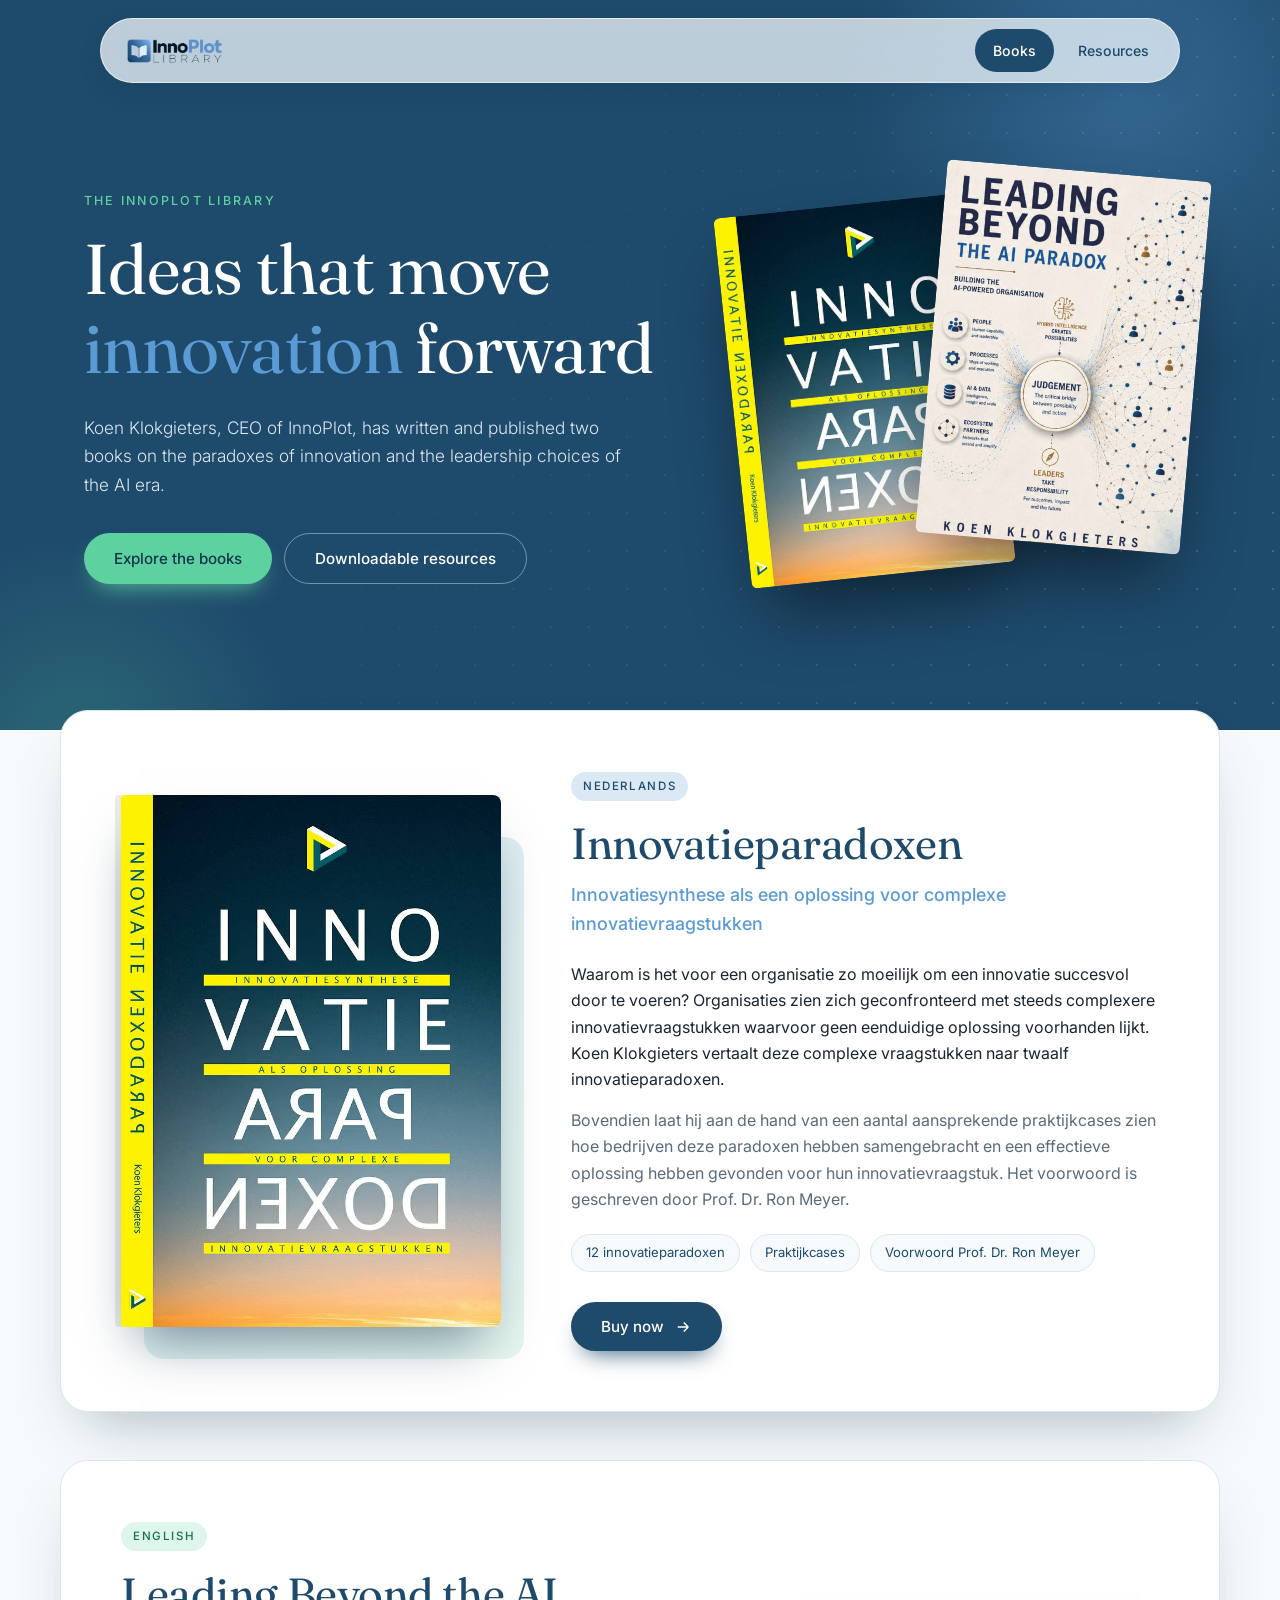
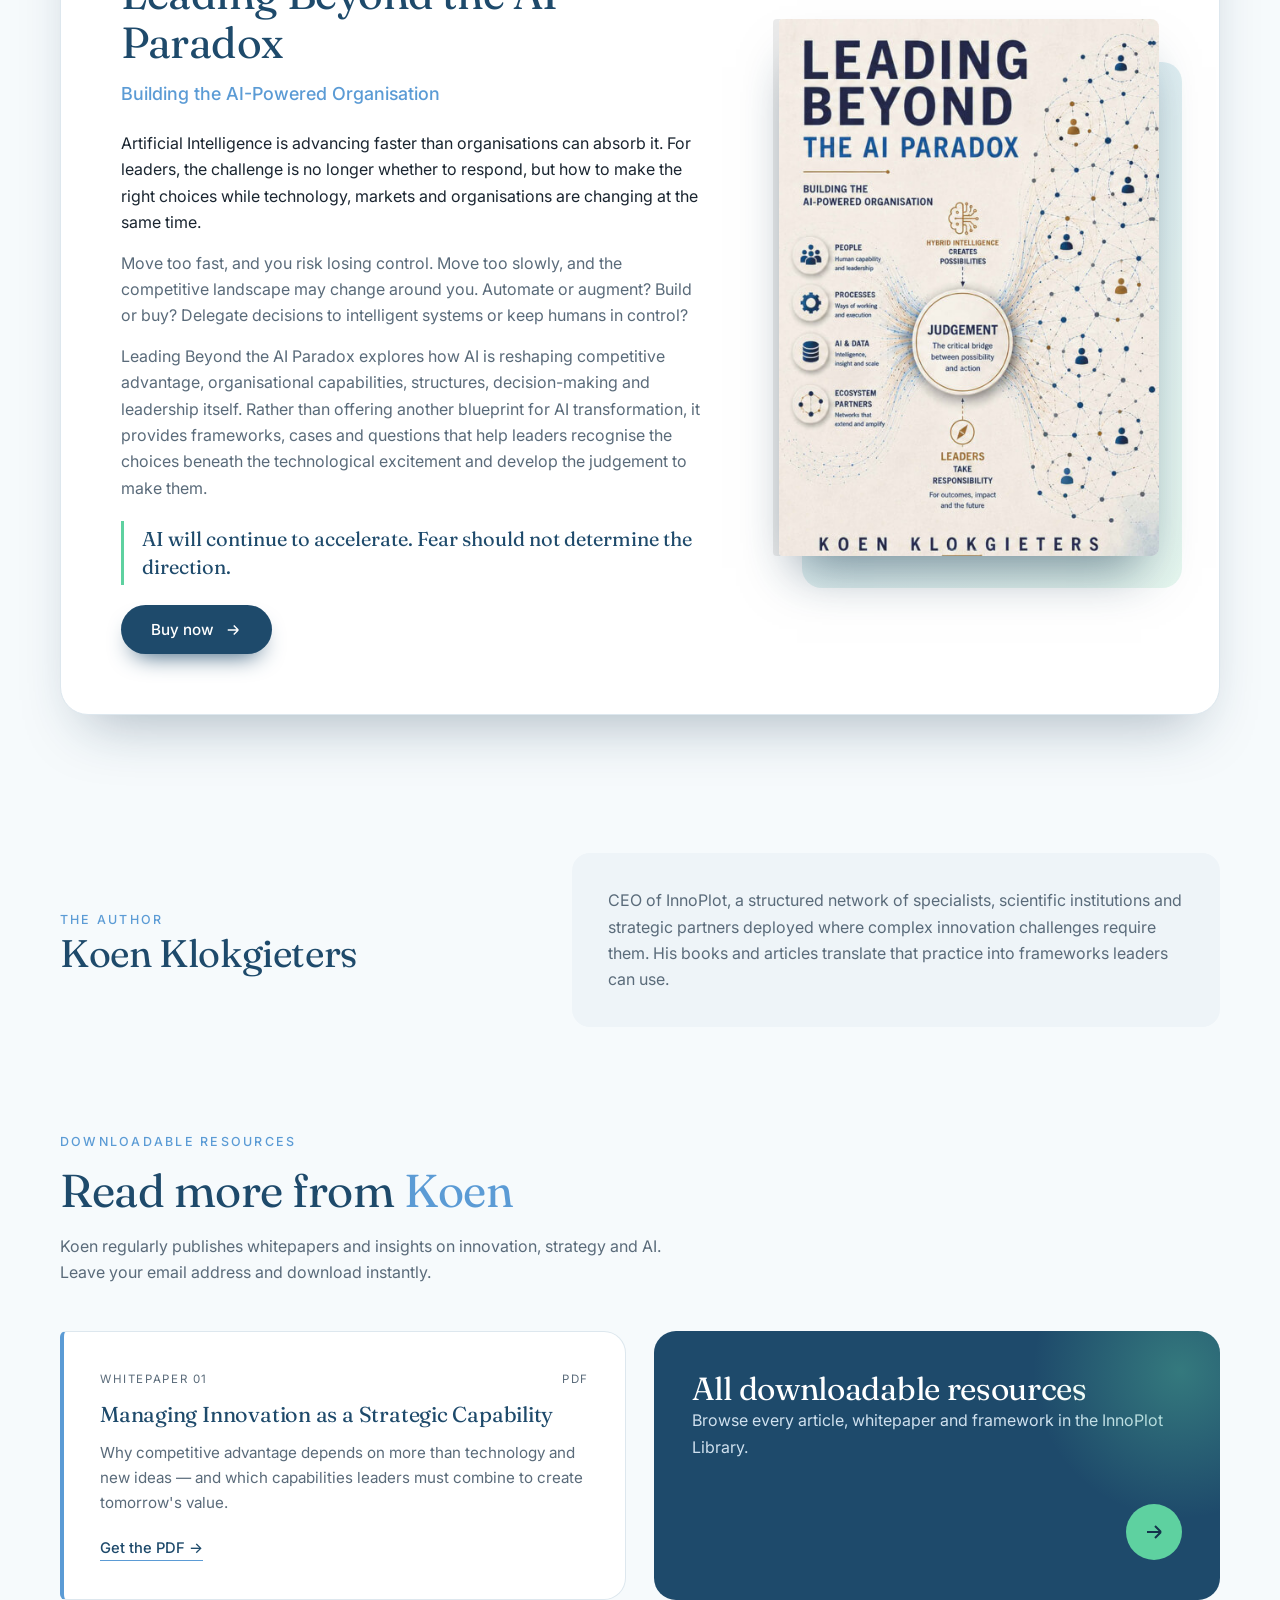
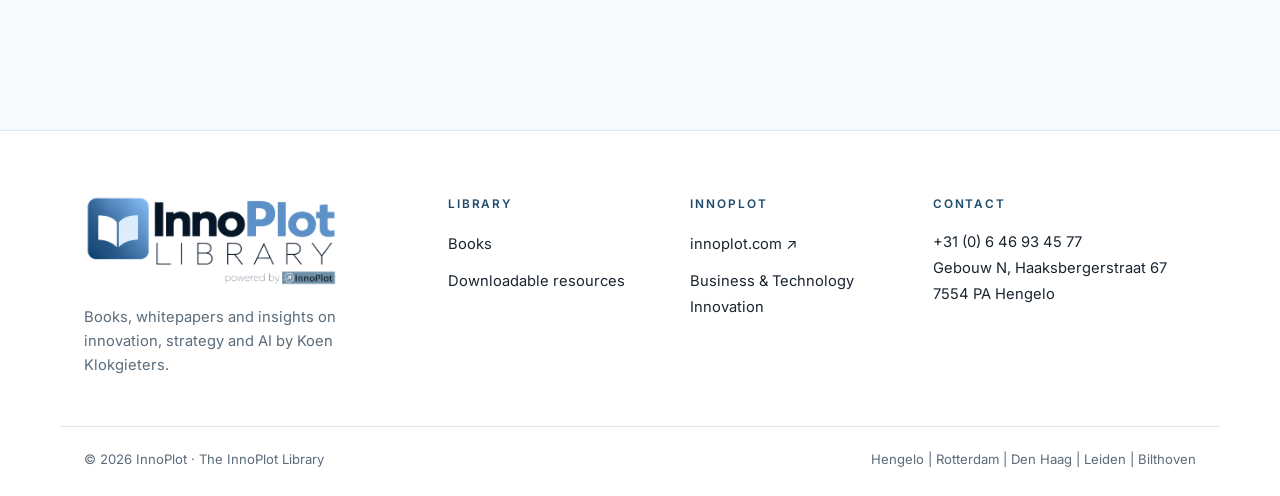
==== index.html @ 43f3e524 "Link to the bare domain instead of index.html Co-Authored-By: Claude Sonnet 5 <noreply@anthropic.com" ====
<!doctype html>
<html lang="en">
<head>
<meta charset="utf-8">
<meta name="viewport" content="width=device-width, initial-scale=1">
<title>Books | InnoPlot Library</title>
<meta name="description" content="The InnoPlot Library: books by Koen Klokgieters, CEO of InnoPlot, including Innovatieparadoxen and Leading Beyond the AI Paradox.">
<link rel="preconnect" href="https://fonts.googleapis.com">
<link rel="preconnect" href="https://fonts.gstatic.com" crossorigin>
<link href="https://fonts.googleapis.com/css2?family=Inter:wght@300;400;500;600&family=Fraunces:opsz,wght@9..144,300;9..144,400;9..144,500&display=swap" rel="stylesheet">
<link rel="stylesheet" href="library.css">
<style>
.hero .wrap{display:grid;grid-template-columns:1.1fr .9fr;gap:60px;align-items:center}
.hero-covers{position:relative;height:430px}
.hero-covers img{position:absolute;border-radius:6px;box-shadow:0 40px 70px -20px rgba(0,0,0,.55)}
.hero-covers .c1{width:56%;left:2%;top:34px;transform:rotate(-6deg)}
.hero-covers .c2{width:56%;right:0;top:0;transform:rotate(5deg)}
.hero-cta{display:flex;gap:12px;flex-wrap:wrap;margin-top:34px}

/* BOOKS */
.books{padding:40px 0 20px;margin-top:-60px;position:relative;z-index:2}
.book{display:grid;grid-template-columns:380px 1fr;gap:70px;align-items:center;background:var(--card);border-radius:28px;padding:60px;box-shadow:var(--shadow);margin-bottom:48px;border:1px solid var(--line)}
.book.reverse{grid-template-columns:1fr 380px}
.book.reverse .cover{order:2}
.cover{position:relative;perspective:1200px}
.cover::before{content:"";position:absolute;inset:8% -6% -6% 6%;border-radius:20px;background:linear-gradient(135deg,var(--blue-soft),#e6f7ef);z-index:0}
.cover img{position:relative;z-index:1;width:100%;border-radius:4px 8px 8px 4px;box-shadow:-6px 0 0 rgba(0,0,0,.08),0 30px 50px -18px rgba(20,52,76,.55);transition:transform .5s ease}
.book:hover .cover img{transform:rotateY(-8deg) translateY(-6px)}
.lang{display:inline-block;font-size:.72rem;letter-spacing:.14em;text-transform:uppercase;font-weight:500;padding:5px 12px;border-radius:99px;background:var(--blue-soft);color:var(--navy);margin-bottom:18px}
.lang.en{background:#dff6ec;color:#17704e}
.book h2{font-size:clamp(2rem,3.4vw,2.9rem);color:var(--navy)}
.book .sub{margin:12px 0 22px;font-size:1.12rem;color:var(--blue);font-weight:500}
.book p{color:var(--muted);margin-bottom:14px}
.book p.lead{color:var(--ink)}
.facts{display:flex;flex-wrap:wrap;gap:10px;margin:22px 0 30px}
.facts span{font-size:.82rem;padding:7px 14px;border:1px solid var(--line);border-radius:99px;color:var(--navy);background:var(--bg)}
.quote{border-left:3px solid var(--mint);padding:4px 0 4px 18px;margin:20px 0;font-family:'Fraunces',serif;font-size:1.25rem;color:var(--navy);line-height:1.4}

/* AUTHOR */
.author{padding:70px 0 30px}
.author-card{display:grid;grid-template-columns:1fr 1.4fr;gap:50px;align-items:center}
.author h2{font-size:clamp(1.9rem,3vw,2.6rem);color:var(--navy)}
.author-card div:last-child{background:#eef4f8;border-radius:var(--radius);padding:34px 36px;color:var(--muted)}

/* RESOURCES TEASER */
.teaser{padding:70px 0 110px}
.teaser-grid{display:grid;grid-template-columns:1fr 1fr;gap:28px;align-items:stretch}
.teaser .art{border-radius:6px 22px 22px 6px;padding:38px 36px}
.go{position:relative;overflow:hidden;background:var(--navy);color:#fff;border-radius:22px;padding:40px 38px;display:flex;flex-direction:column;justify-content:space-between;gap:26px;text-decoration:none;transition:.3s}
.go::after{content:"";position:absolute;width:320px;height:320px;right:-120px;top:-120px;background:radial-gradient(circle,rgba(94,209,160,.35),transparent 65%)}
.go:hover{transform:translateY(-6px);box-shadow:var(--shadow)}
.go h3{font-size:2rem;position:relative}
.go p{color:#cfe0ee;position:relative}
.go .arrow{width:56px;height:56px;border-radius:50%;background:var(--mint);color:var(--navy-deep);display:grid;place-items:center;align-self:flex-end;transition:.3s;position:relative}
.go:hover .arrow{transform:rotate(-45deg)}
.go .arrow svg{width:24px;height:24px}

@media(max-width:980px){
  .hero .wrap,.author-card,.teaser-grid{grid-template-columns:1fr}
  .hero-covers{height:380px;max-width:460px;margin:0 auto;width:100%}
  .book,.book.reverse{grid-template-columns:1fr;padding:34px 26px;gap:40px}
  .book.reverse .cover{order:0}
  .cover{max-width:300px;margin:0 auto;width:100%}
}
</style>
</head>
<body>

<nav class="nav">
  <a class="logo" href="/"><img src="assets/innoplot-library-logo-nav.png" alt="InnoPlot Library"></a>
  <ul>
    <li><a href="/" aria-current="page">Books</a></li>
    <li><a href="resources.html">Resources</a></li>
  </ul>
</nav>

<header class="hero">
  <div class="net"></div>
  <div class="wrap">
    <div>
      <span class="eyebrow">The InnoPlot Library</span>
      <h1>Ideas that move <em>innovation</em> forward</h1>
      <p>Koen Klokgieters, CEO of InnoPlot, has written and published two books on the paradoxes of innovation and the leadership choices of the AI era.</p>
      <div class="hero-cta">
        <a class="btn mint" href="#books">Explore the books</a>
        <a class="btn ghost" href="resources.html">Downloadable resources</a>
      </div>
    </div>
    <div class="hero-covers" aria-hidden="true">
      <img class="c1" src="assets/innovatieparadoxen.png" alt="">
      <img class="c2" src="assets/leading-beyond-the-ai-paradox.jpg" alt="">
    </div>
  </div>
</header>

<main>
<section class="books wrap" id="books">

  <article class="book">
    <div class="cover">
      <img src="assets/innovatieparadoxen.png" alt="Cover of Innovatieparadoxen by Koen Klokgieters">
    </div>
    <div>
      <span class="lang">Nederlands</span>
      <h2>Innovatieparadoxen</h2>
      <p class="sub">Innovatiesynthese als een oplossing voor complexe innovatievraagstukken</p>
      <p class="lead">Waarom is het voor een organisatie zo moeilijk om een innovatie succesvol door te voeren? Organisaties zien zich geconfronteerd met steeds complexere innovatievraagstukken waarvoor geen eenduidige oplossing voorhanden lijkt. Koen Klokgieters vertaalt deze complexe vraagstukken naar twaalf innovatieparadoxen.</p>
      <p>Bovendien laat hij aan de hand van een aantal aansprekende praktijkcases zien hoe bedrijven deze paradoxen hebben samengebracht en een effectieve oplossing hebben gevonden voor hun innovatievraagstuk. Het voorwoord is geschreven door Prof. Dr. Ron Meyer.</p>
      <div class="facts"><span>12 innovatieparadoxen</span><span>Praktijkcases</span><span>Voorwoord Prof. Dr. Ron Meyer</span></div>
      <button class="btn" type="button" data-buy="Innovatieparadoxen" data-href="https://buy.stripe.com/4gMdR93X14jVgY2h2b3wQ00">Buy now
        <svg viewBox="0 0 24 24" fill="none" stroke="currentColor" stroke-width="2"><path d="M5 12h14m0 0l-6-6m6 6l-6 6"/></svg>
      </button>
    </div>
  </article>

  <article class="book reverse">
    <div class="cover">
      <img src="assets/leading-beyond-the-ai-paradox.jpg" alt="Cover of Leading Beyond the AI Paradox by Koen Klokgieters">
    </div>
    <div>
      <span class="lang en">English</span>
      <h2>Leading Beyond the AI Paradox</h2>
      <p class="sub">Building the AI-Powered Organisation</p>
      <p class="lead">Artificial Intelligence is advancing faster than organisations can absorb it. For leaders, the challenge is no longer whether to respond, but how to make the right choices while technology, markets and organisations are changing at the same time.</p>
      <p>Move too fast, and you risk losing control. Move too slowly, and the competitive landscape may change around you. Automate or augment? Build or buy? Delegate decisions to intelligent systems or keep humans in control?</p>
      <p>Leading Beyond the AI Paradox explores how AI is reshaping competitive advantage, organisational capabilities, structures, decision-making and leadership itself. Rather than offering another blueprint for AI transformation, it provides frameworks, cases and questions that help leaders recognise the choices beneath the technological excitement and develop the judgement to make them.</p>
      <div class="quote">AI will continue to accelerate. Fear should not determine the direction.</div>
      <button class="btn" type="button" data-buy="Leading Beyond the AI Paradox" data-href="https://buy.stripe.com/fZu3cvdxB6s3gY2fY73wQ01">Buy now
        <svg viewBox="0 0 24 24" fill="none" stroke="currentColor" stroke-width="2"><path d="M5 12h14m0 0l-6-6m6 6l-6 6"/></svg>
      </button>
    </div>
  </article>
</section>

<section class="author wrap">
  <div class="author-card">
    <div>
      <span class="eyebrow">The author</span>
      <h2>Koen Klokgieters</h2>
    </div>
    <div>CEO of InnoPlot, a structured network of specialists, scientific institutions and strategic partners deployed where complex innovation challenges require them. His books and articles translate that practice into frameworks leaders can use.</div>
  </div>
</section>

<section class="teaser wrap">
  <div class="sec-head">
    <span class="eyebrow">Downloadable resources</span>
    <h2>Read more from <em>Koen</em></h2>
    <p>Koen regularly publishes whitepapers and insights on innovation, strategy and AI. Leave your email address and download instantly.</p>
  </div>
  <div class="teaser-grid">
    <article class="art">
      <div class="tag"><span>Whitepaper 01</span><span>PDF</span></div>
      <h3>Managing Innovation as a Strategic Capability</h3>
      <p>Why competitive advantage depends on more than technology and new ideas — and which capabilities leaders must combine to create tomorrow's value.</p>
      <button class="link" type="button" data-doc="Managing Innovation as a Strategic Capability" data-file="assets/whitepapers/InnoPlot_Whitepaper_01_Managing_Innovation.pdf">Get the PDF →</button>
    </article>
    <a class="go" href="resources.html">
      <div>
        <h3>All downloadable resources</h3>
        <p>Browse every article, whitepaper and framework in the InnoPlot Library.</p>
      </div>
      <span class="arrow"><svg viewBox="0 0 24 24" fill="none" stroke="currentColor" stroke-width="2"><path d="M5 12h14m0 0l-6-6m6 6l-6 6"/></svg></span>
    </a>
  </div>
</section>
</main>

<footer class="site-foot">
  <div class="wrap foot-grid">
    <div class="foot-brand">
      <img src="assets/innoplot-library-logo.png" alt="InnoPlot Library">
      <p>Books, whitepapers and insights on innovation, strategy and AI by Koen Klokgieters.</p>
    </div>
    <div>
      <h4>Library</h4>
      <ul>
        <li><a href="/">Books</a></li>
        <li><a href="resources.html">Downloadable resources</a></li>
      </ul>
    </div>
    <div>
      <h4>InnoPlot</h4>
      <ul>
        <li><a href="https://innoplot.com" target="_blank" rel="noopener">innoplot.com ↗</a></li>
        <li><a href="https://innoplot.com" target="_blank" rel="noopener">Business &amp; Technology Innovation</a></li>
      </ul>
    </div>
    <div>
      <h4>Contact</h4>
      <address>
        <!-- TODO: add the contact email address once confirmed -->
        <a href="tel:+31646934577">+31 (0) 6 46 93 45 77</a><br>
        Gebouw N, Haaksbergerstraat 67<br>
        7554 PA Hengelo
      </address>
    </div>
  </div>
  <div class="wrap foot-bottom">
    <span>© 2026 InnoPlot · The InnoPlot Library</span>
    <span>Hengelo | Rotterdam | Den Haag | Leiden | Bilthoven</span>
  </div>
</footer>

<div class="modal" id="modal" role="dialog" aria-modal="true" aria-labelledby="mtitle">
  <div class="dialog" id="dialog">
    <button class="close" type="button" aria-label="Close" id="close">×</button>
    <div class="intro">
      <span class="eyebrow">Free download</span>
      <h3 id="mtitle">Get the PDF</h3>
      <p>Enter your email address to unlock <span class="doc" id="docname"></span>. Your download will start right away.</p>
    </div>
    <form id="form">
      <div class="field"><label for="email">Email address</label>
        <input id="email" type="email" required placeholder="you@company.com" autocomplete="email"></div>
      <label class="consent"><input type="checkbox" required> I agree that InnoPlot may email me this document.</label>
      <button class="btn mint" type="submit">Send me the PDF</button>
    </form>
    <div class="ok">
      <div class="tick">✓</div>
      <h3>You're all set</h3>
      <p>Your download has started. We've saved <strong id="sentto"></strong> so we can let you know about new resources.</p>
    </div>
  </div>
</div>
<div class="toast" id="toast"></div>
<script src="config.js"></script>
<script src="library.js"></script>
</body>
</html>
---- library.css ----
/* InnoPlot Library: shared styles for the books and resources pages */
:root{
  --navy:#1e4a6b;--navy-deep:#14344c;--blue:#5b9bd5;--blue-soft:#dbe9f5;--mint:#5ed1a0;--gold:#e2b93b;
  --ink:#1a2530;--muted:#5a6b7a;--bg:#f6fafc;--card:#fff;--line:#dde7ee;--radius:18px;
  --shadow:0 30px 60px -25px rgba(20,52,76,.35);
}
*{box-sizing:border-box;margin:0;padding:0}
html{scroll-behavior:smooth}
body{font-family:'Inter',system-ui,sans-serif;color:var(--ink);background:var(--bg);line-height:1.65;-webkit-font-smoothing:antialiased}
img{max-width:100%;display:block}
.wrap{max-width:1160px;margin:0 auto;padding:0 24px}
.eyebrow{font-size:.78rem;letter-spacing:.18em;text-transform:uppercase;font-weight:500;color:var(--blue)}
h1,h2,h3{font-family:'Fraunces',Georgia,serif;font-weight:400;line-height:1.12;letter-spacing:-.01em}
h1 em,h2 em{font-style:normal;color:var(--blue)}

/* NAV */
.nav{position:fixed;top:18px;left:50%;transform:translateX(-50%);z-index:40;width:min(1080px,calc(100% - 32px));
  display:flex;align-items:center;justify-content:space-between;gap:20px;padding:10px 12px 10px 26px;border-radius:99px;
  background:rgba(255,255,255,.72);backdrop-filter:blur(16px) saturate(1.4);-webkit-backdrop-filter:blur(16px) saturate(1.4);
  border:1px solid rgba(255,255,255,.6);box-shadow:0 10px 30px -12px rgba(20,52,76,.35)}
.logo{display:flex;align-items:center;font-weight:600;font-size:1.1rem;color:var(--navy);text-decoration:none;letter-spacing:-.01em;white-space:nowrap}
.logo span{color:var(--blue)}
.logo small{font-weight:400;color:var(--muted);margin-left:8px;padding-left:10px;border-left:1px solid var(--line);font-size:.95rem}
.logo img{height:24px;width:auto;display:block}

.nav ul{display:flex;gap:6px;list-style:none}
.nav ul a{display:block;text-decoration:none;font-size:.88rem;color:var(--navy);font-weight:500;padding:10px 18px;border-radius:99px;transition:.25s;white-space:nowrap}
.nav ul a:hover{background:var(--blue-soft)}
.nav ul a[aria-current="page"]{background:var(--navy);color:#fff}

/* HERO */
.hero{position:relative;background:var(--navy);color:#fff;overflow:hidden;padding:170px 0 130px}
.hero::before,.hero::after{content:"";position:absolute;border-radius:50%}
.hero::before{width:620px;height:620px;right:-160px;top:-220px;background:radial-gradient(circle,rgba(91,155,213,.35),transparent 65%)}
.hero::after{width:480px;height:480px;left:-160px;bottom:-260px;background:radial-gradient(circle,rgba(94,209,160,.22),transparent 65%)}
.hero .net{position:absolute;inset:0;opacity:.18;background-image:radial-gradient(#fff 1.2px,transparent 1.3px);background-size:38px 38px;mask-image:linear-gradient(120deg,transparent 30%,#000 100%);-webkit-mask-image:linear-gradient(120deg,transparent 30%,#000 100%)}
.hero .wrap{position:relative;z-index:1}
.hero h1{font-size:clamp(2.6rem,5.5vw,4.6rem);margin:18px 0 26px}
.hero p{max-width:540px;color:#dbe7f1;font-size:1.08rem;font-weight:300}
.hero .eyebrow{color:var(--mint)}

/* BUTTONS */
.btn{display:inline-flex;align-items:center;gap:10px;font:500 .95rem 'Inter',sans-serif;border:0;cursor:pointer;text-decoration:none;padding:15px 30px;border-radius:99px;background:var(--navy);color:#fff;transition:.25s;box-shadow:0 12px 24px -12px var(--navy)}
.btn:hover{background:var(--blue);transform:translateY(-2px)}
.btn.mint{background:var(--mint);color:var(--navy-deep);box-shadow:0 12px 24px -12px var(--mint)}
.btn.mint:hover{background:#7fe0b8}
.btn.ghost{background:transparent;color:#fff;border:1px solid rgba(255,255,255,.4);box-shadow:none}
.btn.ghost:hover{background:rgba(255,255,255,.12)}
.btn svg{width:18px;height:18px}

/* SECTION HEADINGS */
.sec-head{max-width:640px;margin-bottom:46px}
.sec-head h2{font-size:clamp(2rem,3.6vw,3rem);color:var(--navy);margin:12px 0 16px}
.sec-head p{color:var(--muted)}

/* RESOURCE CARDS */
.grid{display:grid;grid-template-columns:repeat(3,1fr);gap:24px}
.art{background:var(--card);border:1px solid var(--line);border-left:4px solid var(--blue);border-radius:6px 14px 14px 6px;padding:30px 28px;display:flex;flex-direction:column;transition:.3s}
.art.c2{border-left-color:var(--mint)}
.art.c3{border-left-color:var(--gold)}
.art:hover{transform:translateY(-6px);box-shadow:var(--shadow)}
.tag{font-size:.72rem;letter-spacing:.14em;text-transform:uppercase;color:var(--muted);margin-bottom:14px;display:flex;justify-content:space-between}
.art h3{font-size:1.35rem;color:var(--navy);margin-bottom:12px}
.art p{color:var(--muted);font-size:.95rem;margin-bottom:24px;flex:1}
.link{background:none;border:0;cursor:pointer;font:500 .92rem 'Inter',sans-serif;color:var(--navy);display:inline-flex;gap:8px;align-items:center;padding:0 0 3px;border-bottom:1px solid var(--blue);align-self:flex-start}
.link:hover{color:var(--blue)}

/* DOWNLOAD MODAL */
.modal{position:fixed;inset:0;background:rgba(14,34,50,.65);backdrop-filter:blur(6px);display:none;align-items:center;justify-content:center;padding:20px;z-index:50}
.modal.open{display:flex;animation:fade .25s}
@keyframes fade{from{opacity:0}}
.dialog{background:#fff;border-radius:24px;max-width:480px;width:100%;padding:44px 40px;position:relative;box-shadow:0 40px 80px -20px rgba(0,0,0,.5)}
.dialog h3{font-size:1.7rem;color:var(--navy);margin:10px 0 8px}
.dialog p{color:var(--muted);font-size:.95rem;margin-bottom:22px}
.dialog .doc{font-weight:500;color:var(--navy)}
.close{position:absolute;top:16px;right:18px;background:none;border:0;font-size:1.6rem;cursor:pointer;color:var(--muted)}
.field{display:flex;flex-direction:column;gap:6px;margin-bottom:16px}
.field label{font-size:.82rem;font-weight:500;color:var(--navy)}
.field input{font:inherit;padding:14px 16px;border:1px solid var(--line);border-radius:12px;background:var(--bg)}
.field input:focus{outline:2px solid var(--blue);border-color:transparent;background:#fff}
.consent{display:flex;gap:10px;font-size:.8rem;color:var(--muted);margin-bottom:22px;align-items:flex-start}
.consent input{margin-top:4px;accent-color:var(--navy)}
.dialog .btn{width:100%;justify-content:center}
.ok{display:none;text-align:center;padding:10px 0}
.ok .tick{width:60px;height:60px;border-radius:50%;background:#dff6ec;color:#17704e;display:grid;place-items:center;margin:0 auto 18px;font-size:1.8rem}
.dialog.sent form,.dialog.sent .intro{display:none}
.dialog.sent .ok{display:block}

/* FOOTER */
.site-foot{background:#fff;border-top:1px solid var(--line);margin-top:20px}
.foot-grid{display:grid;grid-template-columns:1.6fr 1fr 1fr 1.3fr;gap:40px;padding-top:64px;padding-bottom:48px}
.foot-brand img{height:92px;width:auto;margin-bottom:18px}
.foot-brand p{color:var(--muted);font-size:.92rem;max-width:300px}
.site-foot h4{font-size:.74rem;letter-spacing:.16em;text-transform:uppercase;font-weight:600;color:var(--navy);margin-bottom:16px}
.site-foot ul{list-style:none;display:grid;gap:10px}
.site-foot a{color:var(--ink);text-decoration:none;font-size:.92rem;transition:color .2s}
.site-foot a:hover{color:var(--blue)}
.site-foot address{font-style:normal;font-size:.92rem;line-height:1.75;color:var(--ink)}
.site-foot address a{display:inline-block}
.foot-bottom{display:flex;flex-wrap:wrap;justify-content:space-between;gap:10px;padding-top:22px;padding-bottom:26px;border-top:1px solid var(--line);font-size:.82rem;color:var(--muted)}
@media(max-width:980px){.foot-grid{grid-template-columns:1fr 1fr}.foot-brand{grid-column:1/-1}}
@media(max-width:640px){.foot-grid{grid-template-columns:1fr;gap:30px;padding-top:48px}.foot-brand img{height:72px}}

.toast{position:fixed;left:50%;bottom:30px;transform:translate(-50%,40px);background:var(--navy-deep);color:#fff;padding:14px 24px;border-radius:99px;font-size:.9rem;opacity:0;pointer-events:none;transition:.35s;z-index:60}
.toast.show{opacity:1;transform:translate(-50%,0)}

@media(max-width:980px){.grid{grid-template-columns:1fr 1fr}}
@media(max-width:640px){
  .grid{grid-template-columns:1fr}
  .logo small{display:none}
  .nav{padding-left:18px}
  .nav ul a{padding:9px 12px;font-size:.8rem}
  .hero{padding:140px 0 110px}
  .dialog{padding:36px 24px}
}
@media(prefers-reduced-motion:reduce){*{transition:none!important;animation:none!important}}
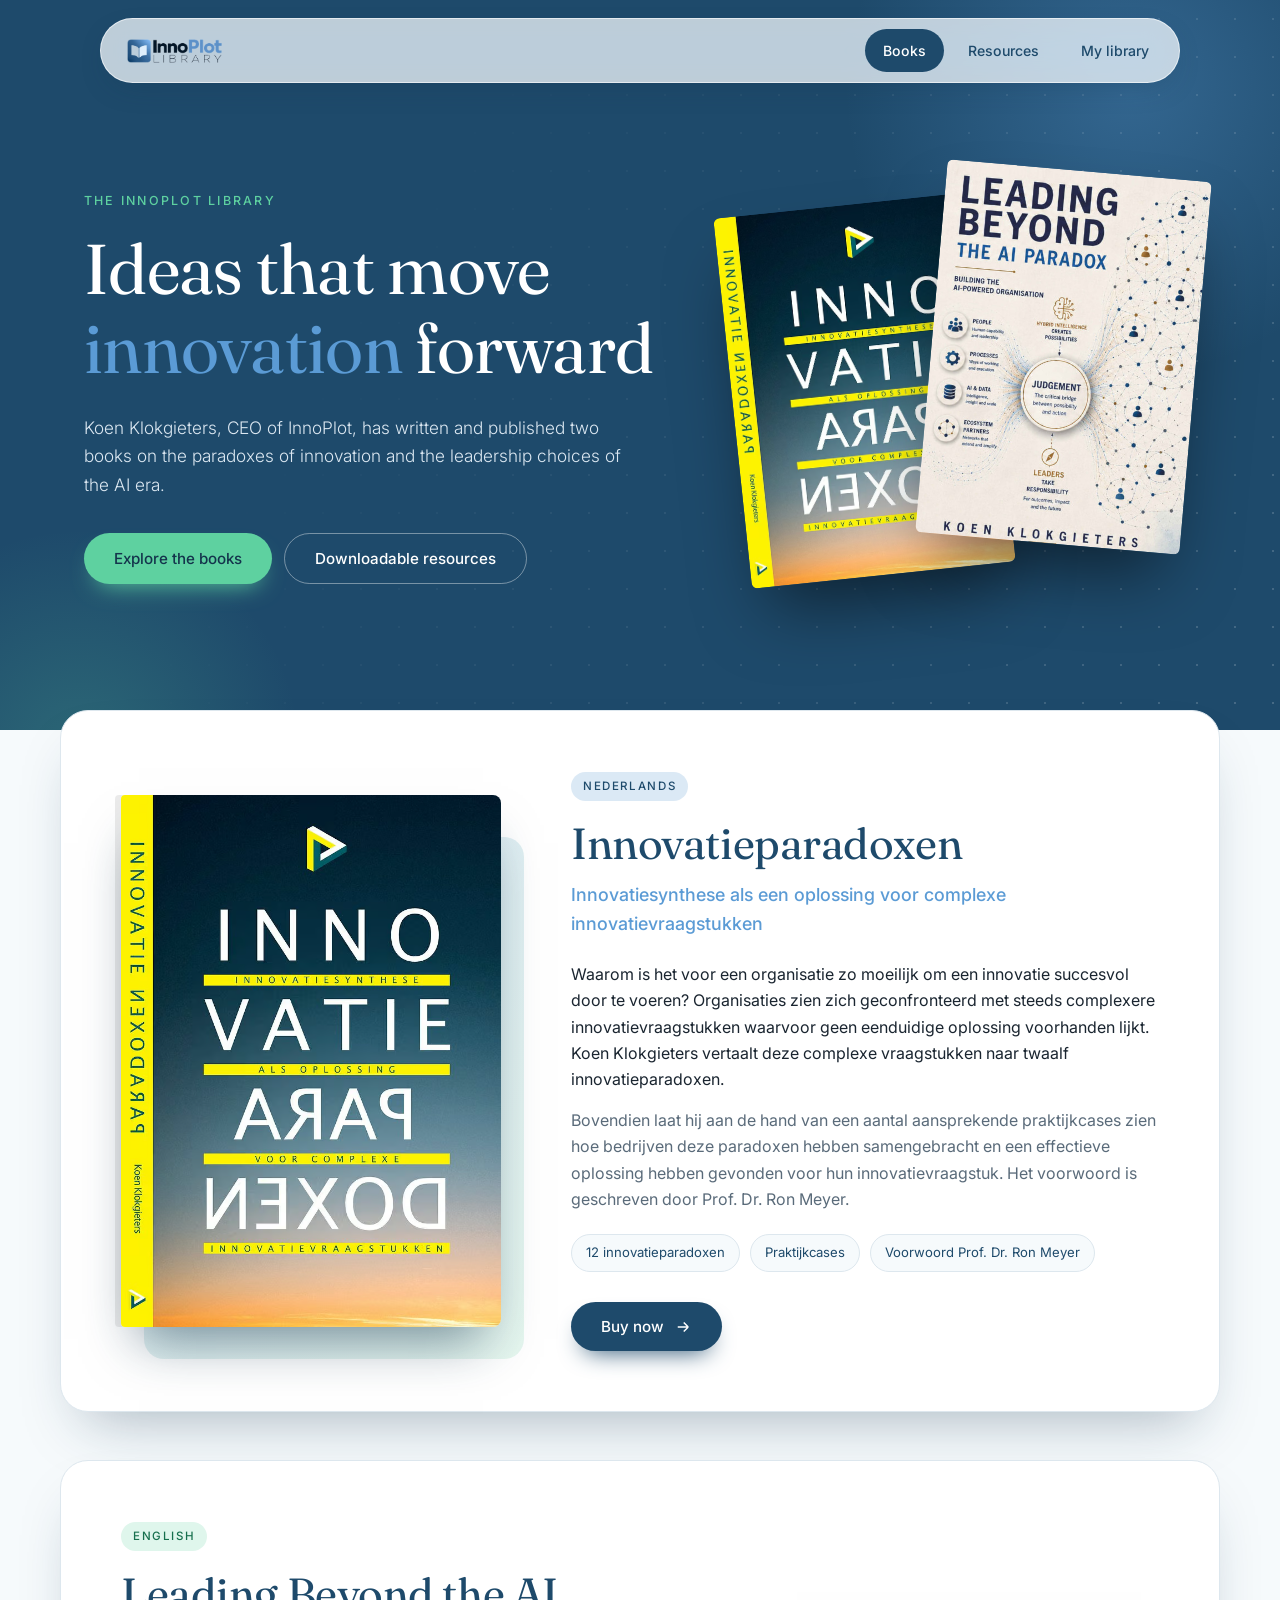
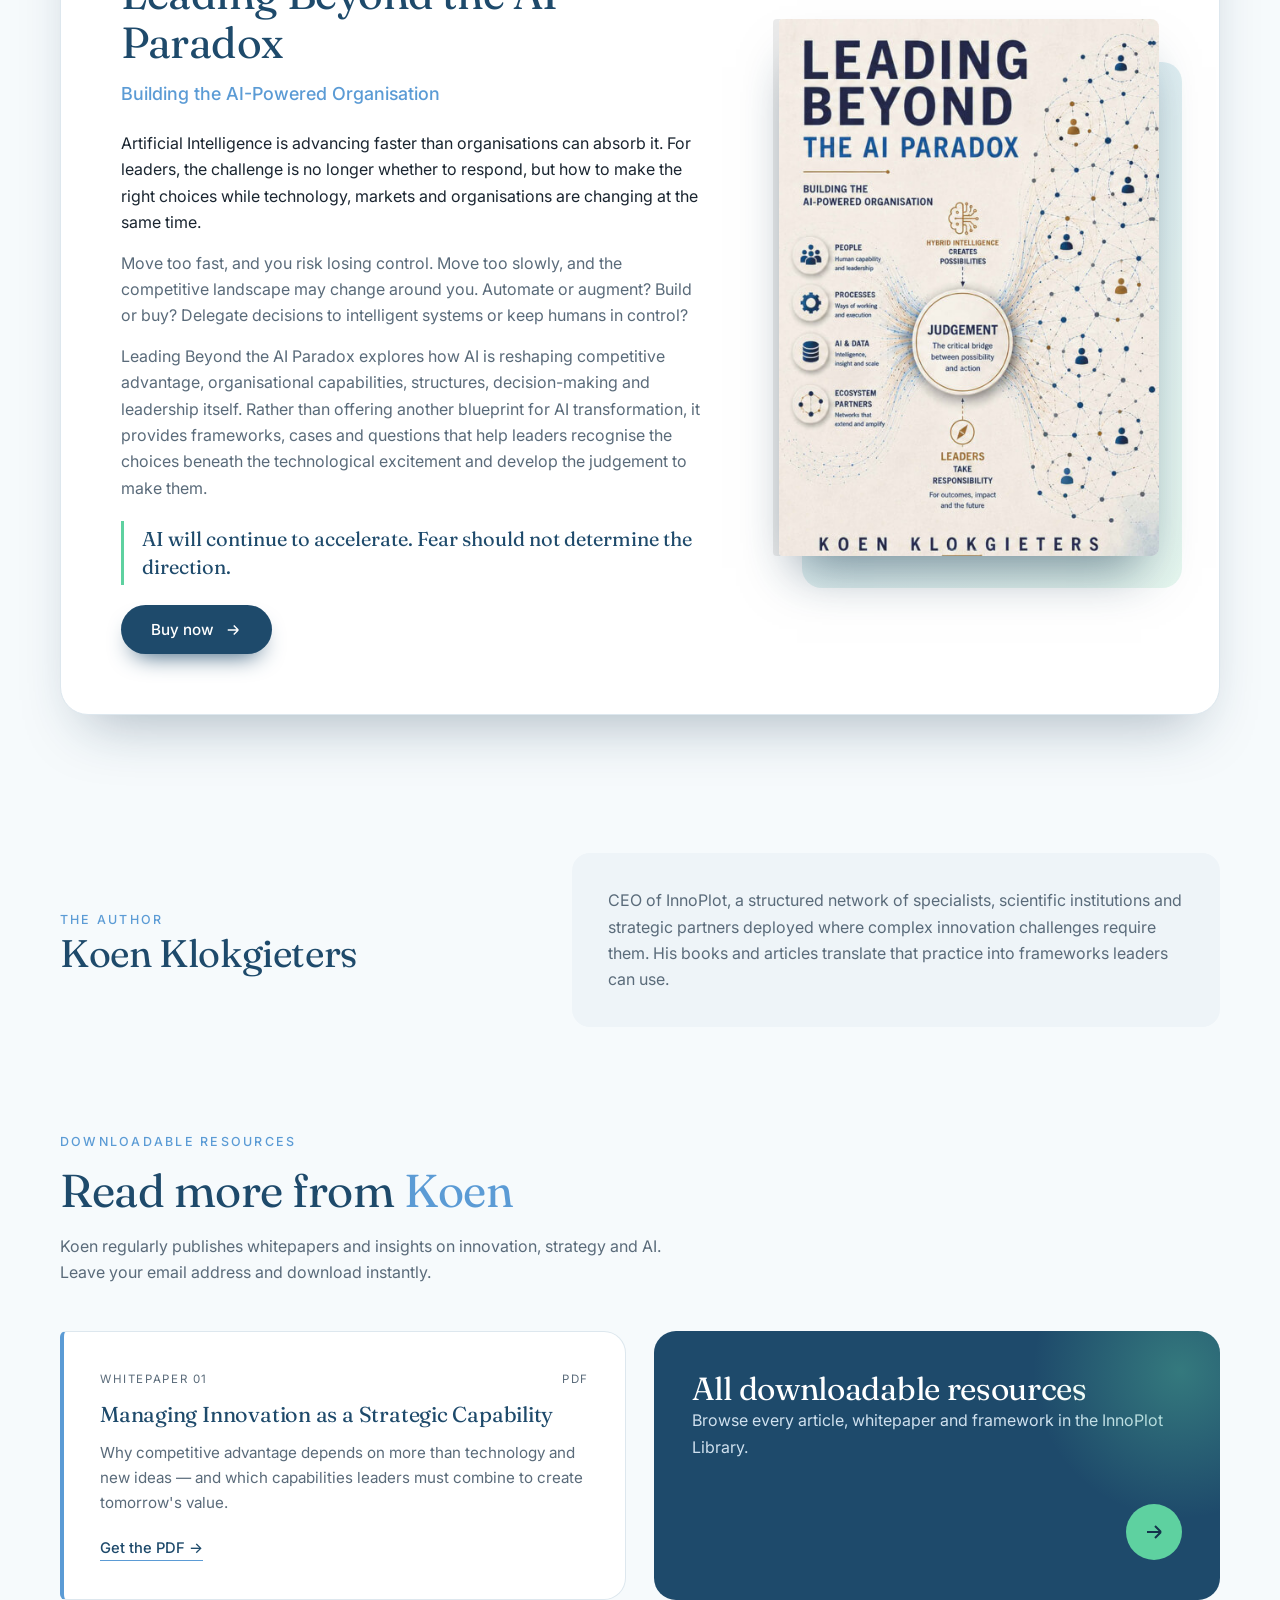
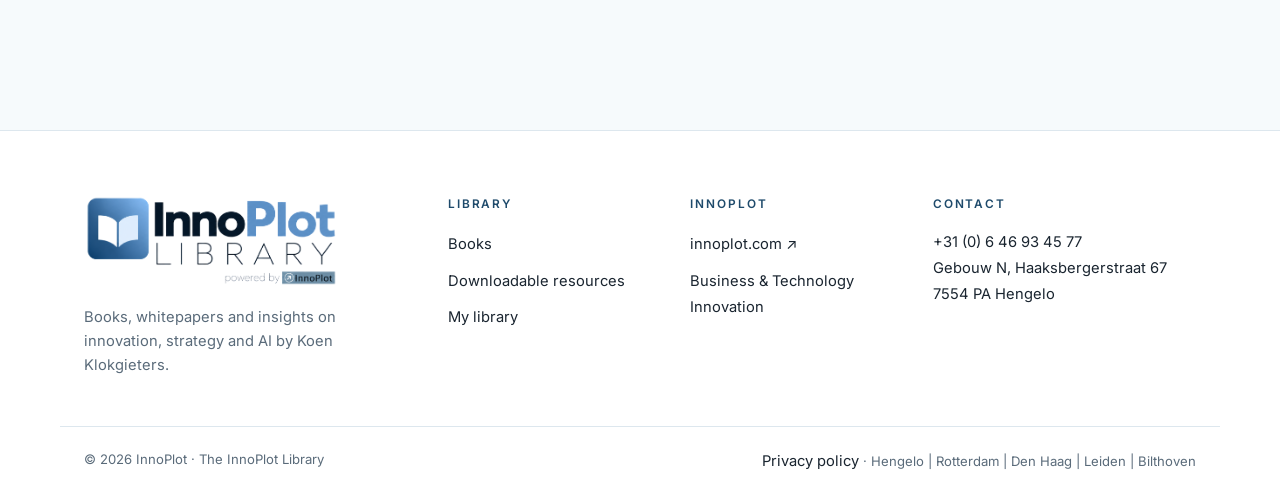
==== commit 32236502: "Add privacy policy page Co-Authored-By: Claude Sonnet 5.5 <noreply@anthropic.com>" ====
--- a/index.html
+++ b/index.html
@@ -71,6 +71,7 @@
   <ul>
     <li><a href="/" aria-current="page">Books</a></li>
     <li><a href="resources.html">Resources</a></li>
+    <li><a href="account.html">My library</a></li>
   </ul>
 </nav>
 
@@ -177,6 +178,7 @@
       <ul>
         <li><a href="/">Books</a></li>
         <li><a href="resources.html">Downloadable resources</a></li>
+        <li><a href="account.html">My library</a></li>
       </ul>
     </div>
     <div>
@@ -198,7 +200,7 @@
   </div>
   <div class="wrap foot-bottom">
     <span>© 2026 InnoPlot · The InnoPlot Library</span>
-    <span>Hengelo | Rotterdam | Den Haag | Leiden | Bilthoven</span>
+    <span><a href="privacy.html">Privacy policy</a> · Hengelo | Rotterdam | Den Haag | Leiden | Bilthoven</span>
   </div>
 </footer>
 
@@ -220,6 +222,7 @@
       <div class="tick">✓</div>
       <h3>You're all set</h3>
       <p>Your download has started. We've saved <strong id="sentto"></strong> so we can let you know about new resources.</p>
+      <p class="acc" id="acc-link" hidden><a href="account.html">Create a free account</a> to keep all your downloads in one place.</p>
     </div>
   </div>
 </div>
--- a/library.css
+++ b/library.css
@@ -18,7 +18,7 @@
   display:flex;align-items:center;justify-content:space-between;gap:20px;padding:10px 12px 10px 26px;border-radius:99px;
   background:rgba(255,255,255,.72);backdrop-filter:blur(16px) saturate(1.4);-webkit-backdrop-filter:blur(16px) saturate(1.4);
   border:1px solid rgba(255,255,255,.6);box-shadow:0 10px 30px -12px rgba(20,52,76,.35)}
-.logo{display:flex;align-items:center;font-weight:600;font-size:1.1rem;color:var(--navy);text-decoration:none;letter-spacing:-.01em;white-space:nowrap}
+.logo{flex-shrink:0;display:flex;align-items:center;font-weight:600;font-size:1.1rem;color:var(--navy);text-decoration:none;letter-spacing:-.01em;white-space:nowrap}
 .logo span{color:var(--blue)}
 .logo small{font-weight:400;color:var(--muted);margin-left:8px;padding-left:10px;border-left:1px solid var(--line);font-size:.95rem}
 .logo img{height:24px;width:auto;display:block}
@@ -64,6 +64,8 @@
 .art p{color:var(--muted);font-size:.95rem;margin-bottom:24px;flex:1}
 .link{background:none;border:0;cursor:pointer;font:500 .92rem 'Inter',sans-serif;color:var(--navy);display:inline-flex;gap:8px;align-items:center;padding:0 0 3px;border-bottom:1px solid var(--blue);align-self:flex-start}
 .link:hover{color:var(--blue)}
+.themes{display:flex;flex-wrap:wrap;gap:6px;margin-bottom:22px}
+.themes span{font-size:.72rem;font-weight:500;padding:4px 10px;border-radius:99px;background:var(--blue-soft);color:var(--navy)}
 
 /* DOWNLOAD MODAL */
 .modal{position:fixed;inset:0;background:rgba(14,34,50,.65);backdrop-filter:blur(6px);display:none;align-items:center;justify-content:center;padding:20px;z-index:50}
@@ -85,6 +87,8 @@
 .ok .tick{width:60px;height:60px;border-radius:50%;background:#dff6ec;color:#17704e;display:grid;place-items:center;margin:0 auto 18px;font-size:1.8rem}
 .dialog.sent form,.dialog.sent .intro{display:none}
 .dialog.sent .ok{display:block}
+.ok .acc{margin:-8px 0 0;font-size:.88rem}
+.ok .acc a{color:var(--navy);font-weight:500}
 
 /* FOOTER */
 .site-foot{background:#fff;border-top:1px solid var(--line);margin-top:20px}
@@ -113,4 +117,14 @@
   .hero{padding:140px 0 110px}
   .dialog{padding:36px 24px}
 }
+@media(max-width:420px){
+  .nav{gap:8px;padding:8px 8px 8px 14px;width:calc(100% - 20px)}
+  .nav ul{gap:2px}
+  .nav ul a{padding:8px 9px;font-size:.76rem}
+  .logo img{height:20px}
+}
+@media(max-width:360px){
+  .nav ul a{padding:7px 7px;font-size:.72rem}
+  .logo img{height:17px}
+}
 @media(prefers-reduced-motion:reduce){*{transition:none!important;animation:none!important}}
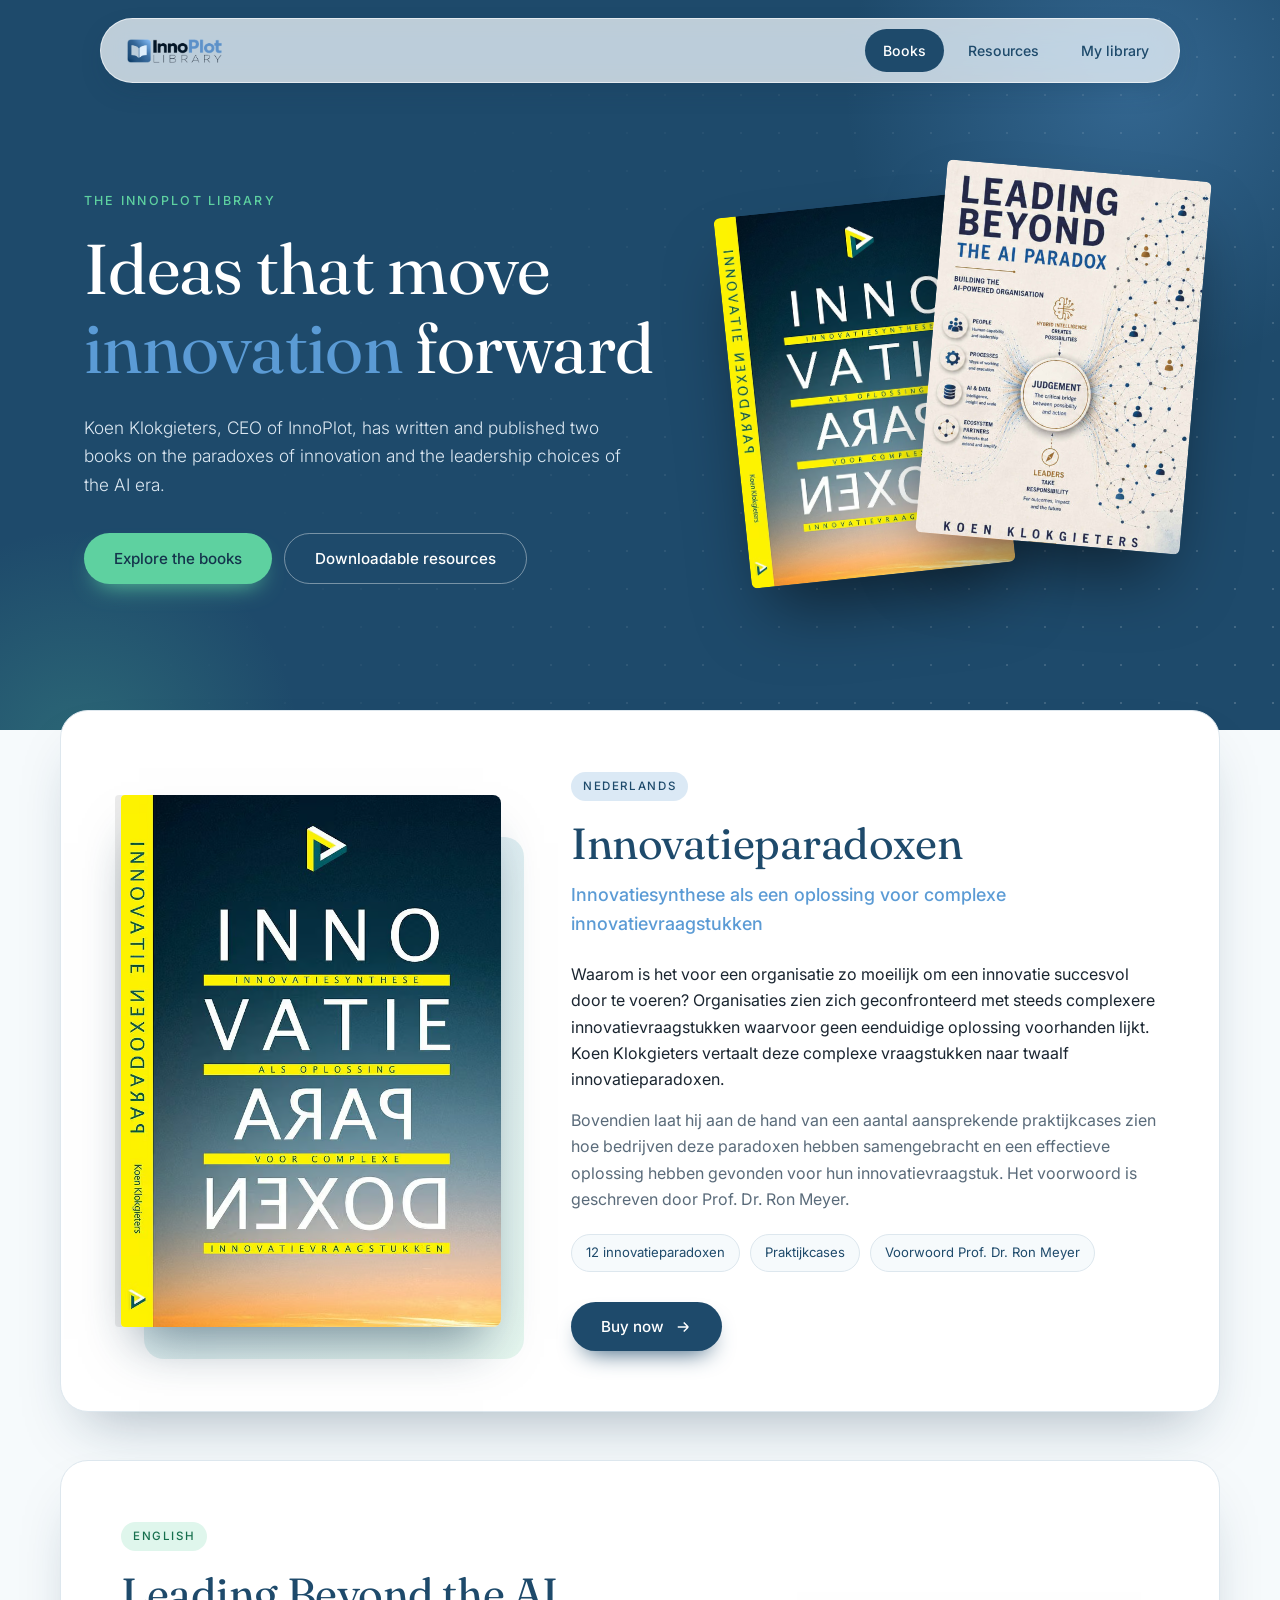
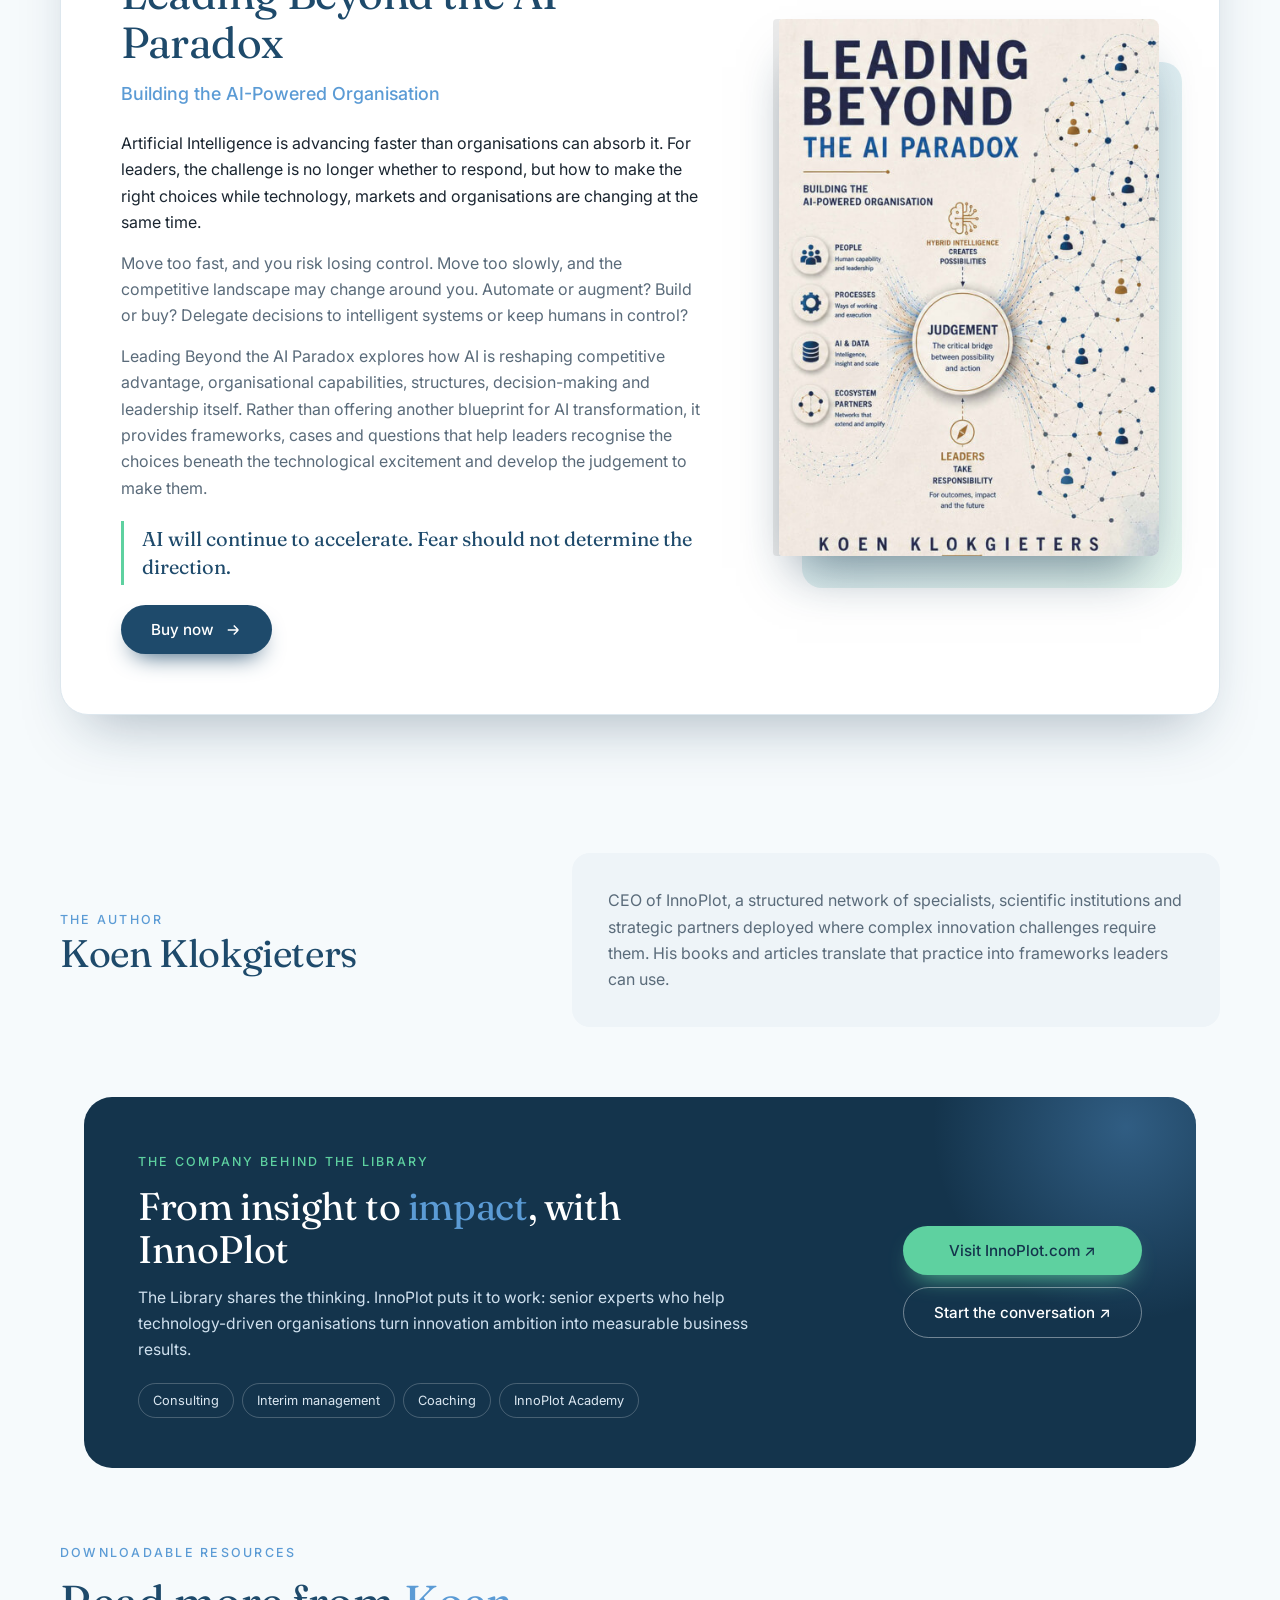
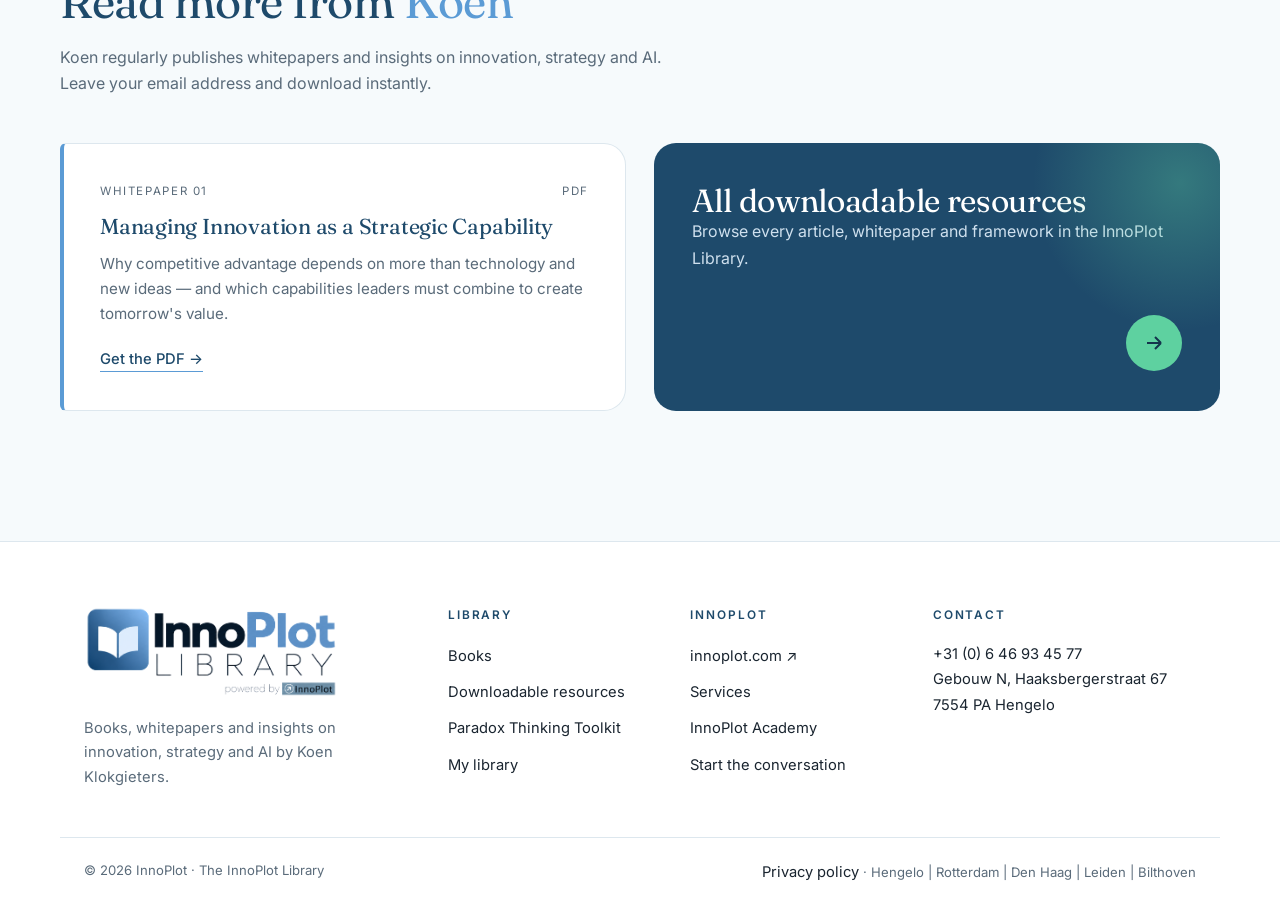
==== commit 56c82564: "Add Innovation Paradox Thinking Toolkit page and InnoPlot.com links Toolkit page with the guide and " ====
--- a/index.html
+++ b/index.html
@@ -143,6 +143,21 @@
   </div>
 </section>
 
+<section class="wrap ip-wrap" style="padding:40px 24px 0">
+  <div class="ip-band">
+    <div>
+      <span class="eyebrow">The company behind the Library</span>
+      <h2>From insight to <em>impact</em>, with InnoPlot</h2>
+      <p>The Library shares the thinking. InnoPlot puts it to work: senior experts who help technology-driven organisations turn innovation ambition into measurable business results.</p>
+      <div class="ip-pills"><span>Consulting</span><span>Interim management</span><span>Coaching</span><span>InnoPlot Academy</span></div>
+    </div>
+    <div class="ip-cta">
+      <a class="btn mint" href="https://www.innoplot.com" target="_blank" rel="noopener">Visit InnoPlot.com ↗</a>
+      <a class="btn ghost" href="https://www.innoplot.com/blank-5" target="_blank" rel="noopener">Start the conversation ↗</a>
+    </div>
+  </div>
+</section>
+
 <section class="teaser wrap">
   <div class="sec-head">
     <span class="eyebrow">Downloadable resources</span>
@@ -178,14 +193,17 @@
       <ul>
         <li><a href="/">Books</a></li>
         <li><a href="resources.html">Downloadable resources</a></li>
+        <li><a href="toolkit.html">Paradox Thinking Toolkit</a></li>
         <li><a href="account.html">My library</a></li>
       </ul>
     </div>
     <div>
       <h4>InnoPlot</h4>
       <ul>
-        <li><a href="https://innoplot.com" target="_blank" rel="noopener">innoplot.com ↗</a></li>
-        <li><a href="https://innoplot.com" target="_blank" rel="noopener">Business &amp; Technology Innovation</a></li>
+        <li><a href="https://www.innoplot.com" target="_blank" rel="noopener">innoplot.com ↗</a></li>
+        <li><a href="https://www.innoplot.com/blank-3" target="_blank" rel="noopener">Services</a></li>
+        <li><a href="https://www.innoplot.com/blank-4" target="_blank" rel="noopener">InnoPlot Academy</a></li>
+        <li><a href="https://www.innoplot.com/blank-5" target="_blank" rel="noopener">Start the conversation</a></li>
       </ul>
     </div>
     <div>
--- a/library.css
+++ b/library.css
@@ -90,6 +90,21 @@
 .ok .acc{margin:-8px 0 0;font-size:.88rem}
 .ok .acc a{color:var(--navy);font-weight:500}
 
+/* INNOPLOT.COM BAND */
+.ip-wrap{padding-bottom:90px}
+.ip-band{position:relative;overflow:hidden;display:flex;flex-wrap:wrap;justify-content:space-between;align-items:center;gap:30px;background:var(--navy-deep);color:#fff;border-radius:28px;padding:50px 54px}
+.ip-band::after{content:"";position:absolute;width:420px;height:420px;right:-140px;top:-180px;background:radial-gradient(circle,rgba(91,155,213,.4),transparent 65%)}
+.ip-band>*{position:relative;z-index:1}
+.ip-band>div:first-child{flex:1 1 420px;max-width:640px}
+.ip-band .eyebrow{color:var(--mint)}
+.ip-band h2{font-size:clamp(1.7rem,3vw,2.4rem);margin:12px 0 14px}
+.ip-band p{color:#cfe0ee;font-size:.98rem}
+.ip-pills{display:flex;flex-wrap:wrap;gap:8px;margin-top:20px}
+.ip-pills span{font-size:.8rem;padding:6px 14px;border-radius:99px;border:1px solid rgba(255,255,255,.22);color:#dbe7f1}
+.ip-cta{display:flex;flex-direction:column;gap:12px}
+.ip-cta .btn{justify-content:center}
+@media(max-width:640px){.ip-wrap{padding-bottom:60px}.ip-band{padding:34px 26px}.ip-cta{width:100%}}
+
 /* FOOTER */
 .site-foot{background:#fff;border-top:1px solid var(--line);margin-top:20px}
 .foot-grid{display:grid;grid-template-columns:1.6fr 1fr 1fr 1.3fr;gap:40px;padding-top:64px;padding-bottom:48px}
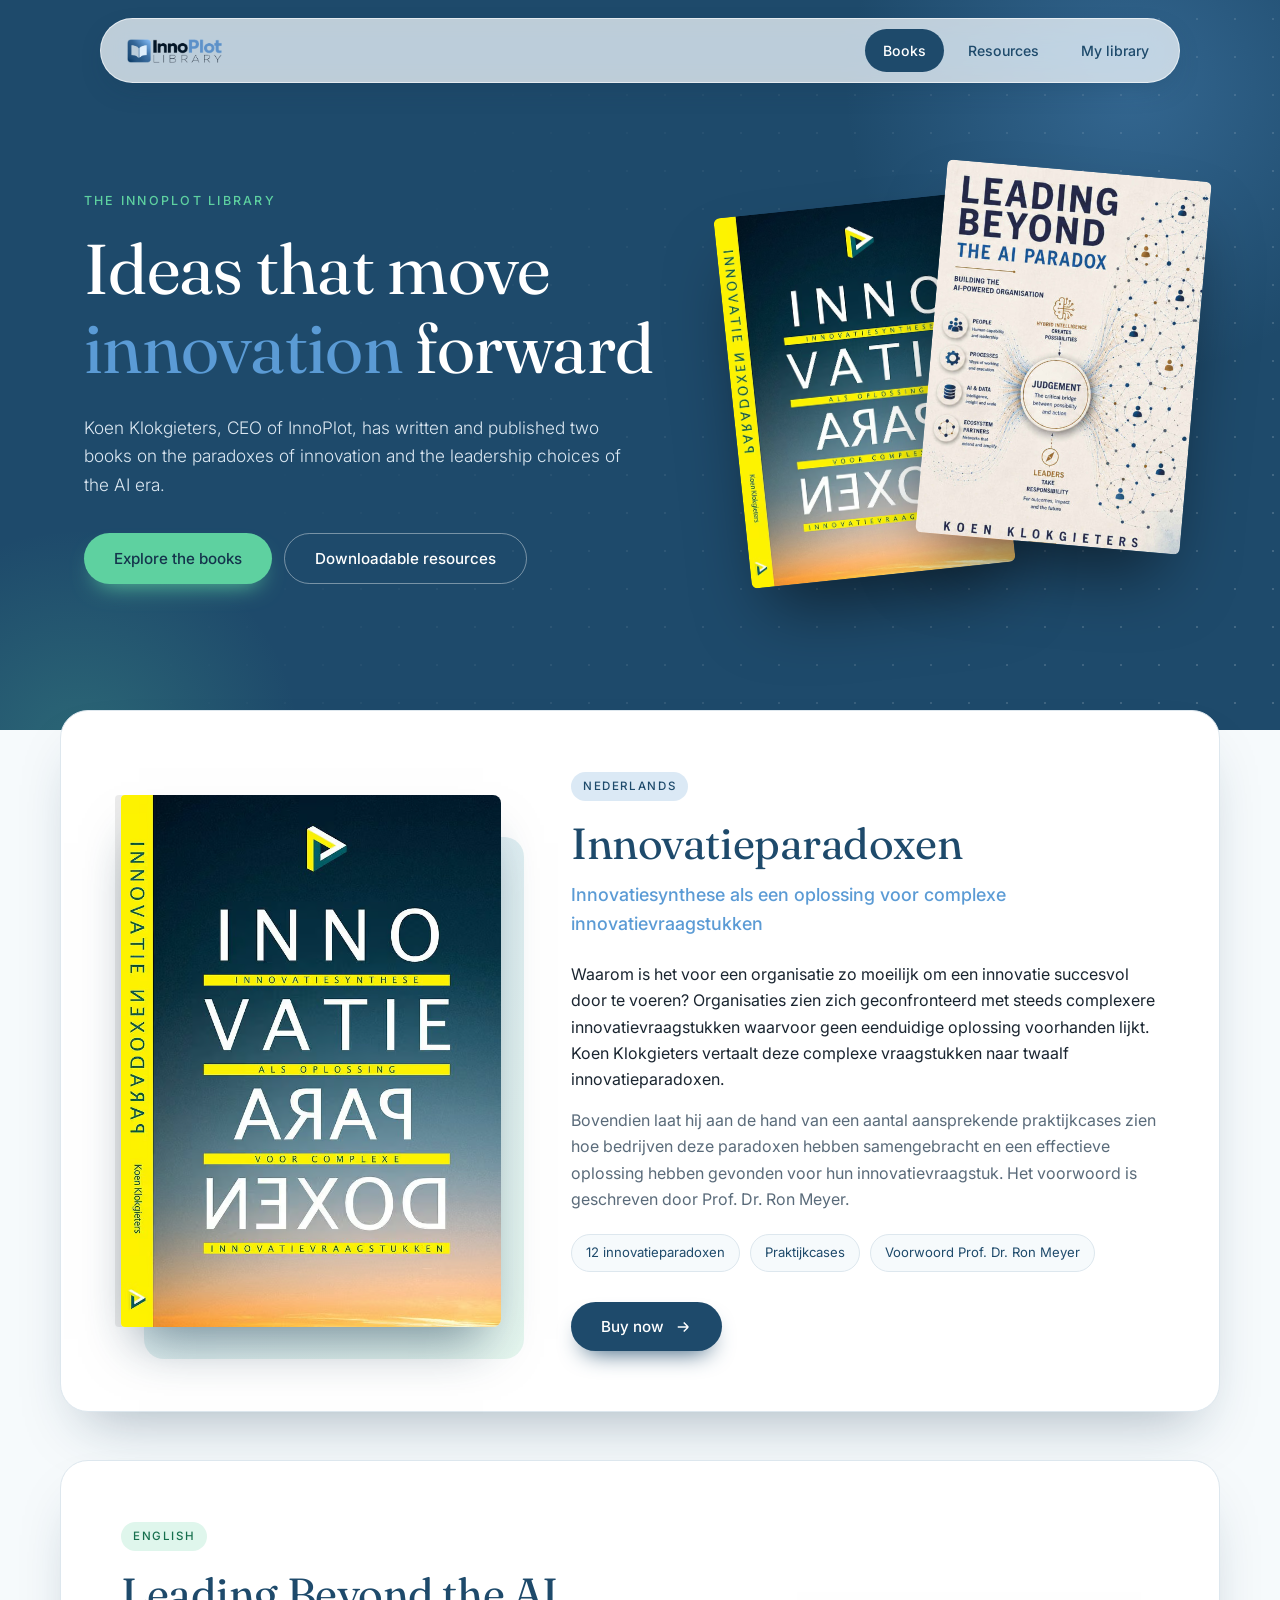
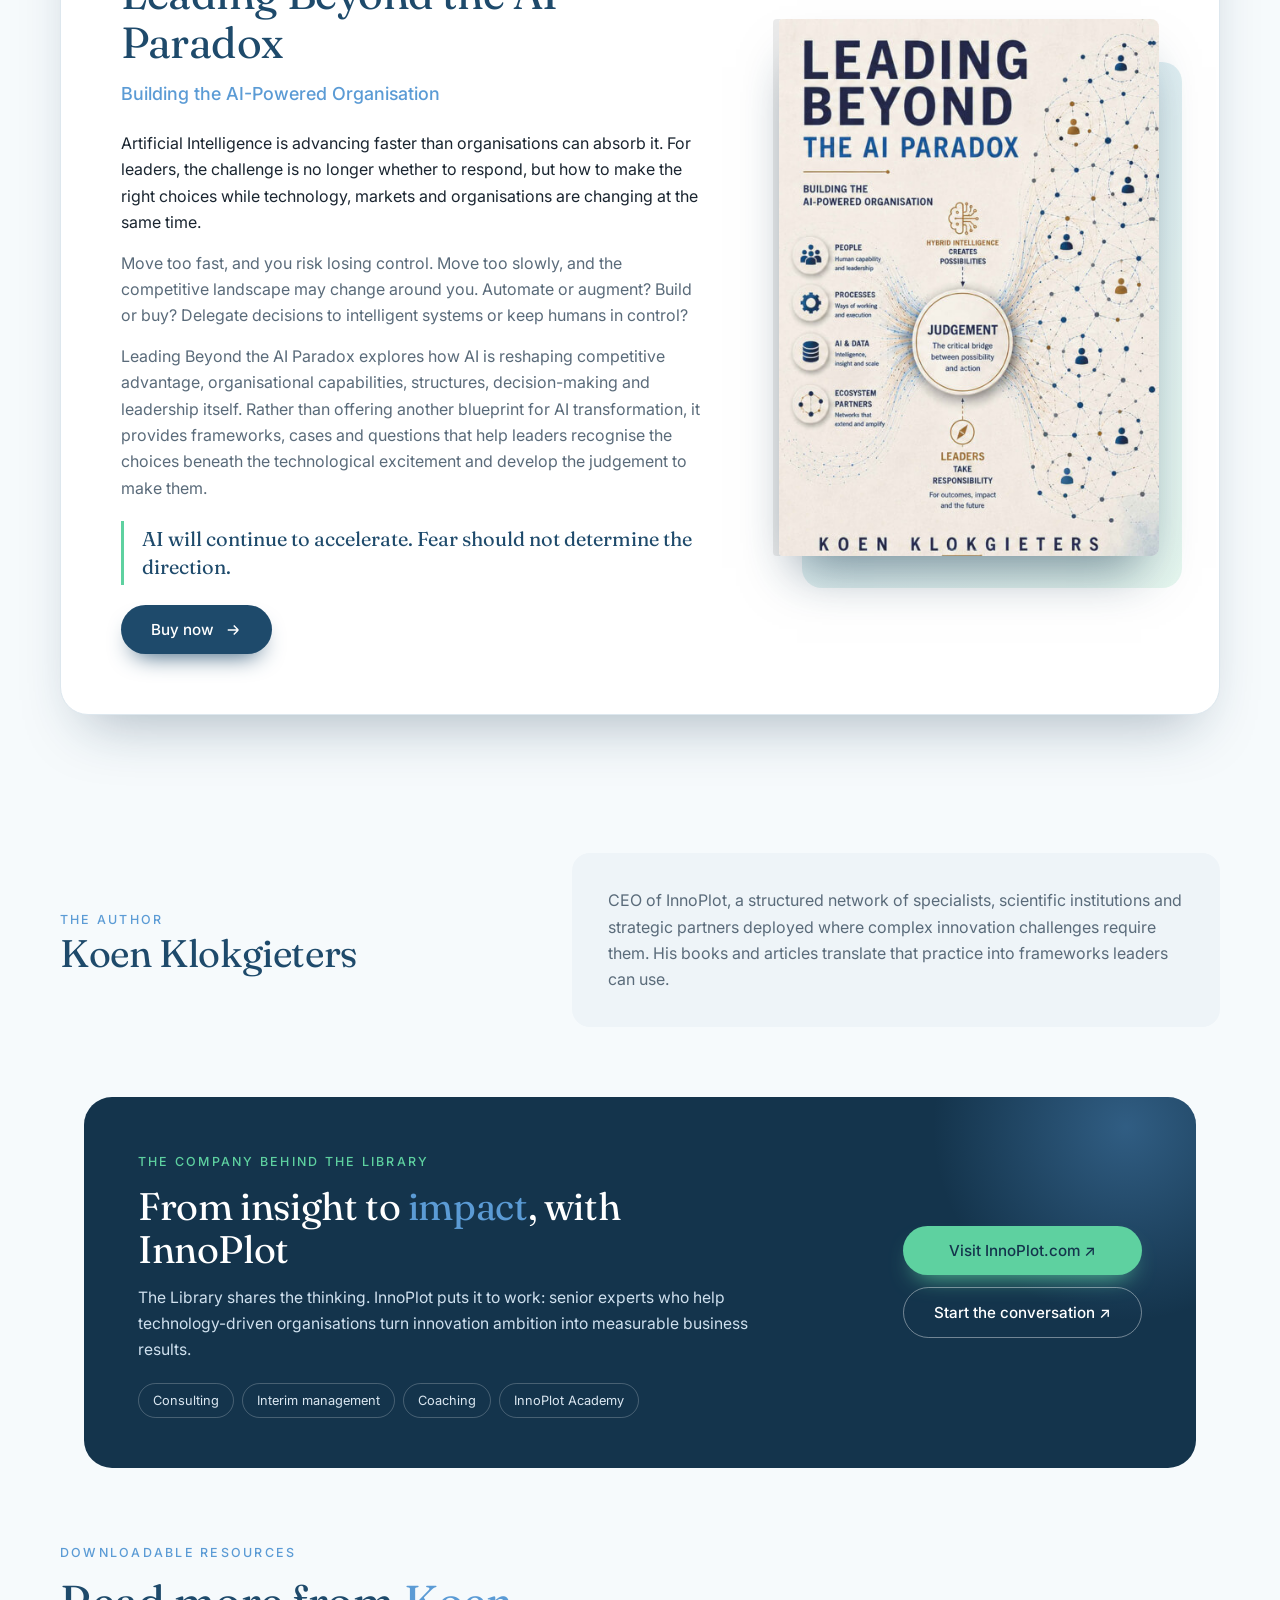
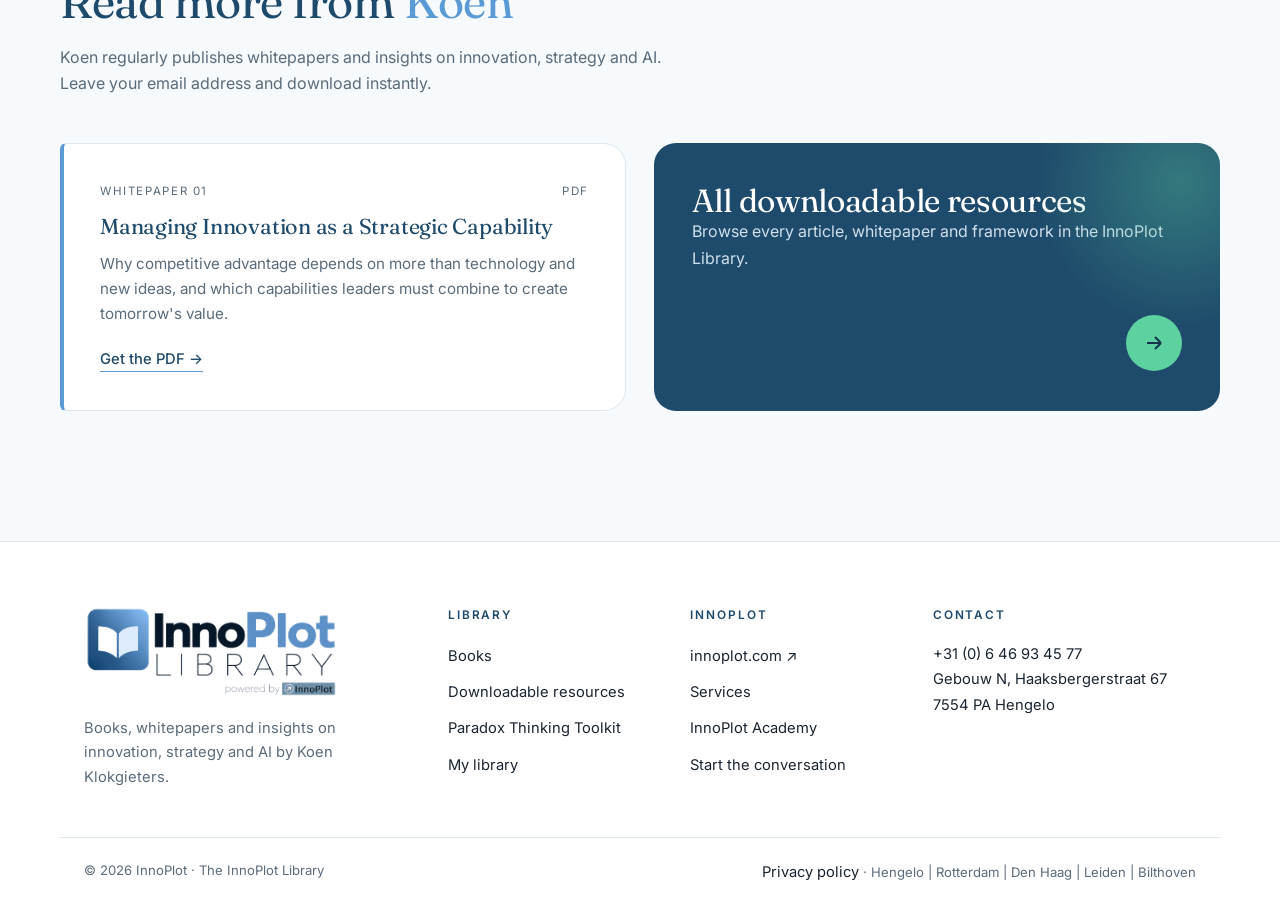
==== commit 275102c2: "Remove dashes from resource descriptions Co-Authored-By: Claude Fable 5.2 <noreply@anthropic.com>" ====
--- a/index.html
+++ b/index.html
@@ -70,8 +70,8 @@
   <a class="logo" href="/"><img src="assets/innoplot-library-logo-nav.png" alt="InnoPlot Library"></a>
   <ul>
     <li><a href="/" aria-current="page">Books</a></li>
-    <li><a href="resources.html">Resources</a></li>
-    <li><a href="account.html">My library</a></li>
+    <li><a href="resources">Resources</a></li>
+    <li><a href="account">My library</a></li>
   </ul>
 </nav>
 
@@ -84,7 +84,7 @@
       <p>Koen Klokgieters, CEO of InnoPlot, has written and published two books on the paradoxes of innovation and the leadership choices of the AI era.</p>
       <div class="hero-cta">
         <a class="btn mint" href="#books">Explore the books</a>
-        <a class="btn ghost" href="resources.html">Downloadable resources</a>
+        <a class="btn ghost" href="resources">Downloadable resources</a>
       </div>
     </div>
     <div class="hero-covers" aria-hidden="true">
@@ -168,10 +168,10 @@
     <article class="art">
       <div class="tag"><span>Whitepaper 01</span><span>PDF</span></div>
       <h3>Managing Innovation as a Strategic Capability</h3>
-      <p>Why competitive advantage depends on more than technology and new ideas — and which capabilities leaders must combine to create tomorrow's value.</p>
+      <p>Why competitive advantage depends on more than technology and new ideas, and which capabilities leaders must combine to create tomorrow's value.</p>
       <button class="link" type="button" data-doc="Managing Innovation as a Strategic Capability" data-file="assets/whitepapers/InnoPlot_Whitepaper_01_Managing_Innovation.pdf">Get the PDF →</button>
     </article>
-    <a class="go" href="resources.html">
+    <a class="go" href="resources">
       <div>
         <h3>All downloadable resources</h3>
         <p>Browse every article, whitepaper and framework in the InnoPlot Library.</p>
@@ -192,9 +192,9 @@
       <h4>Library</h4>
       <ul>
         <li><a href="/">Books</a></li>
-        <li><a href="resources.html">Downloadable resources</a></li>
-        <li><a href="toolkit.html">Paradox Thinking Toolkit</a></li>
-        <li><a href="account.html">My library</a></li>
+        <li><a href="resources">Downloadable resources</a></li>
+        <li><a href="toolkit">Paradox Thinking Toolkit</a></li>
+        <li><a href="account">My library</a></li>
       </ul>
     </div>
     <div>
@@ -218,7 +218,7 @@
   </div>
   <div class="wrap foot-bottom">
     <span>© 2026 InnoPlot · The InnoPlot Library</span>
-    <span><a href="privacy.html">Privacy policy</a> · Hengelo | Rotterdam | Den Haag | Leiden | Bilthoven</span>
+    <span><a href="privacy">Privacy policy</a> · Hengelo | Rotterdam | Den Haag | Leiden | Bilthoven</span>
   </div>
 </footer>
 
@@ -240,7 +240,7 @@
       <div class="tick">✓</div>
       <h3>You're all set</h3>
       <p>Your download has started. We've saved <strong id="sentto"></strong> so we can let you know about new resources.</p>
-      <p class="acc" id="acc-link" hidden><a href="account.html">Create a free account</a> to keep all your downloads in one place.</p>
+      <p class="acc" id="acc-link" hidden><a href="account">Create a free account</a> to keep all your downloads in one place.</p>
     </div>
   </div>
 </div>
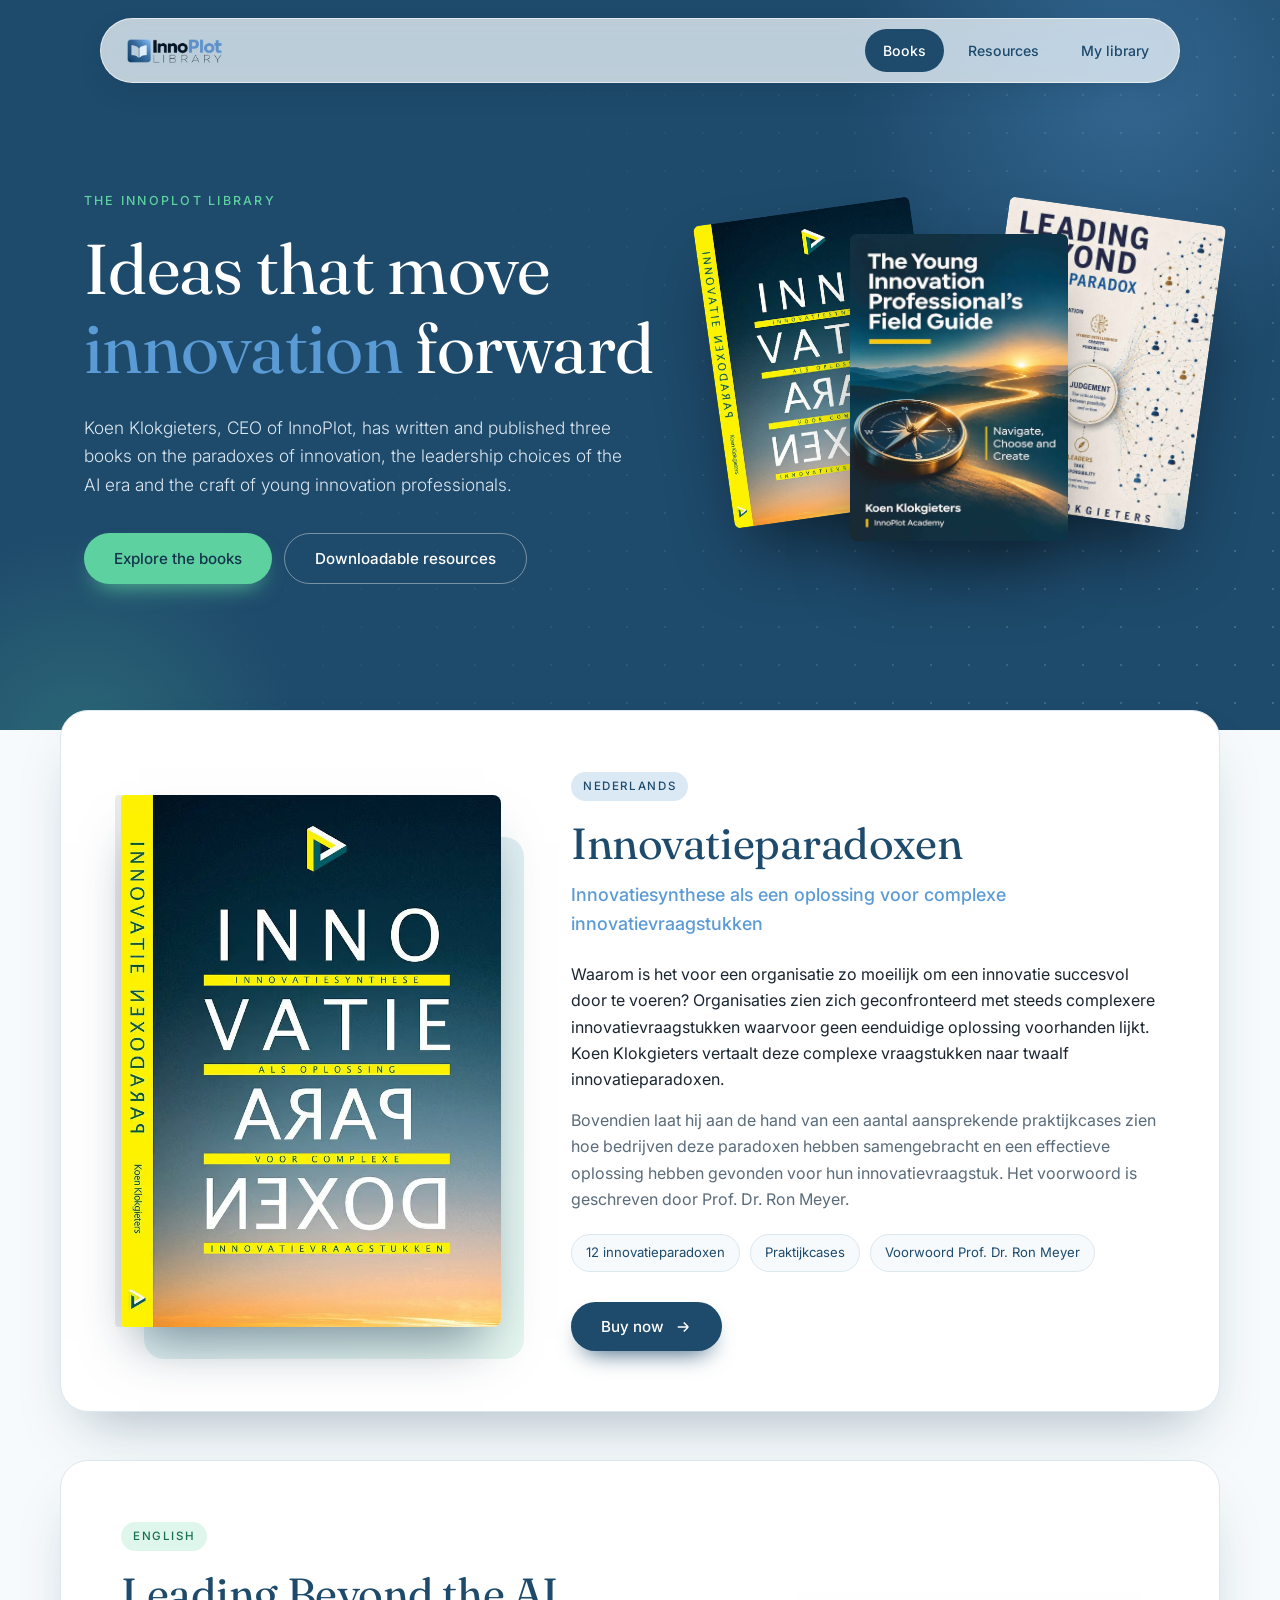
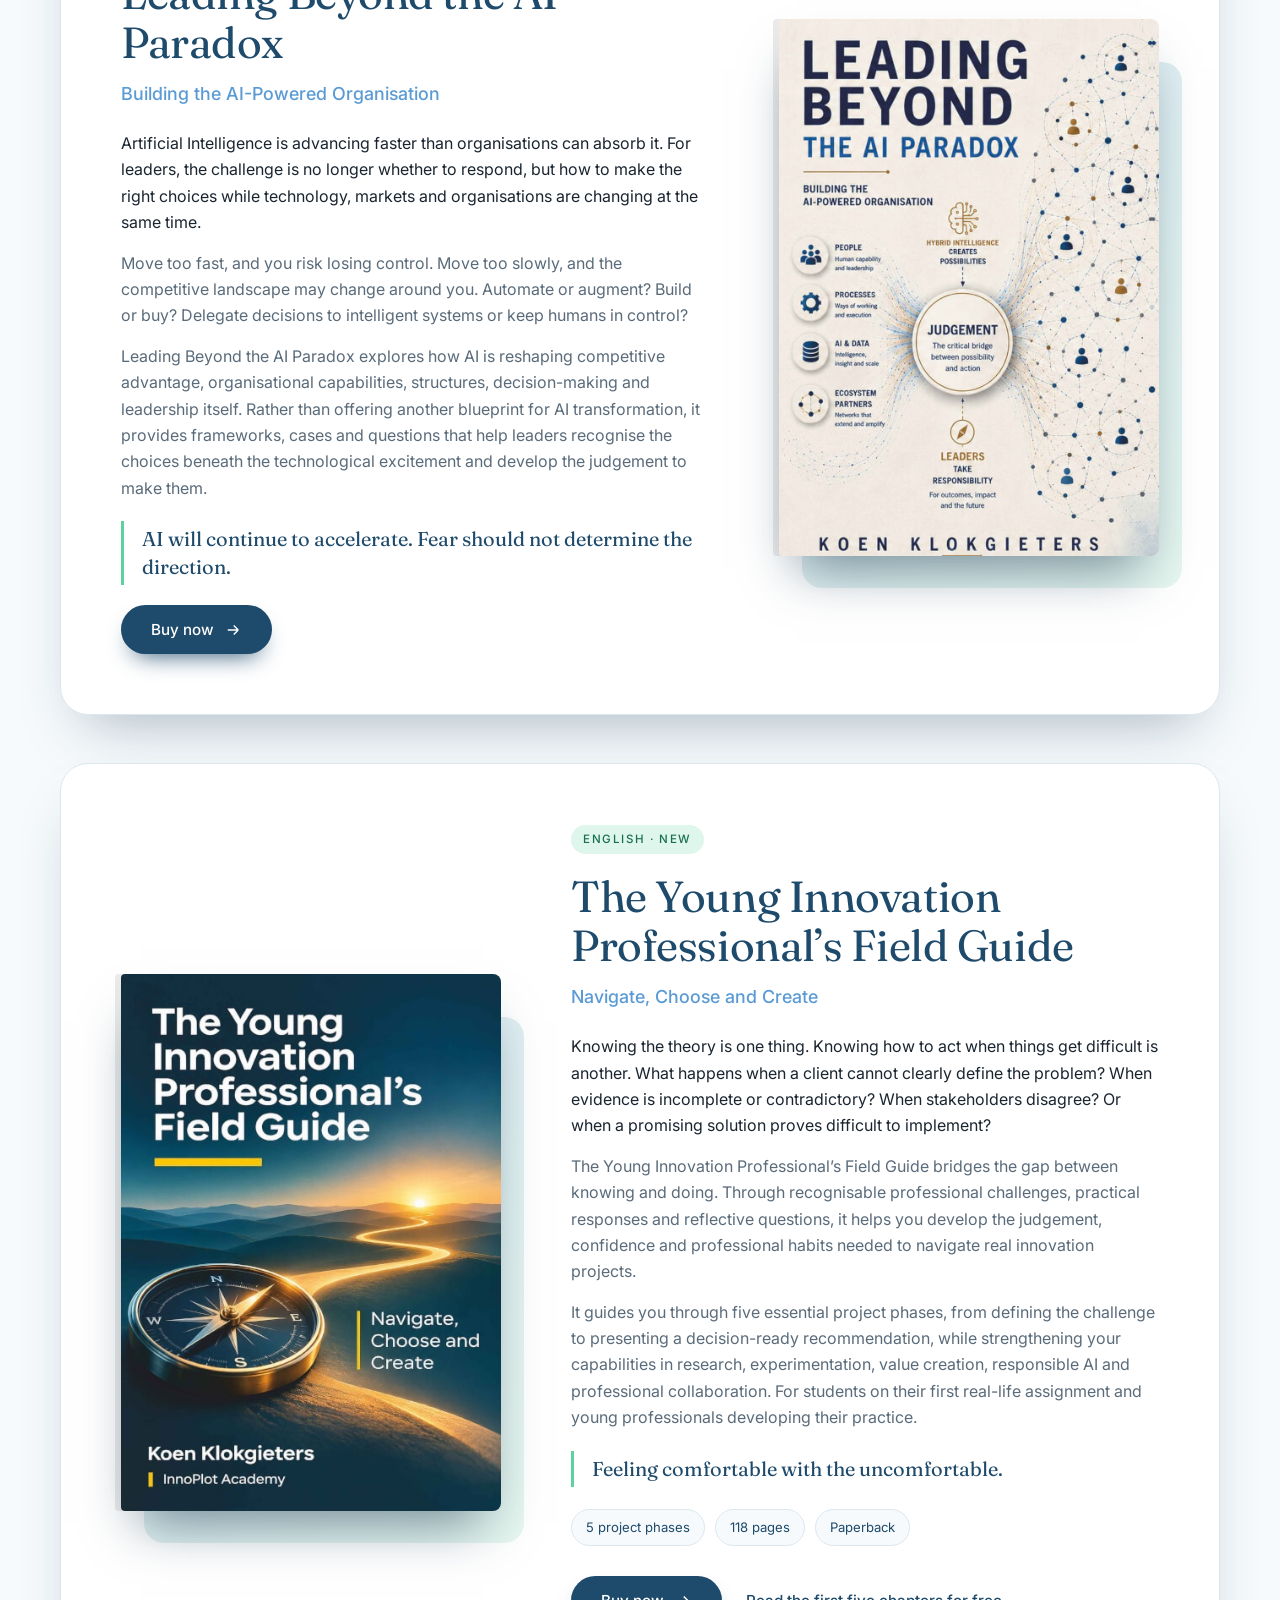
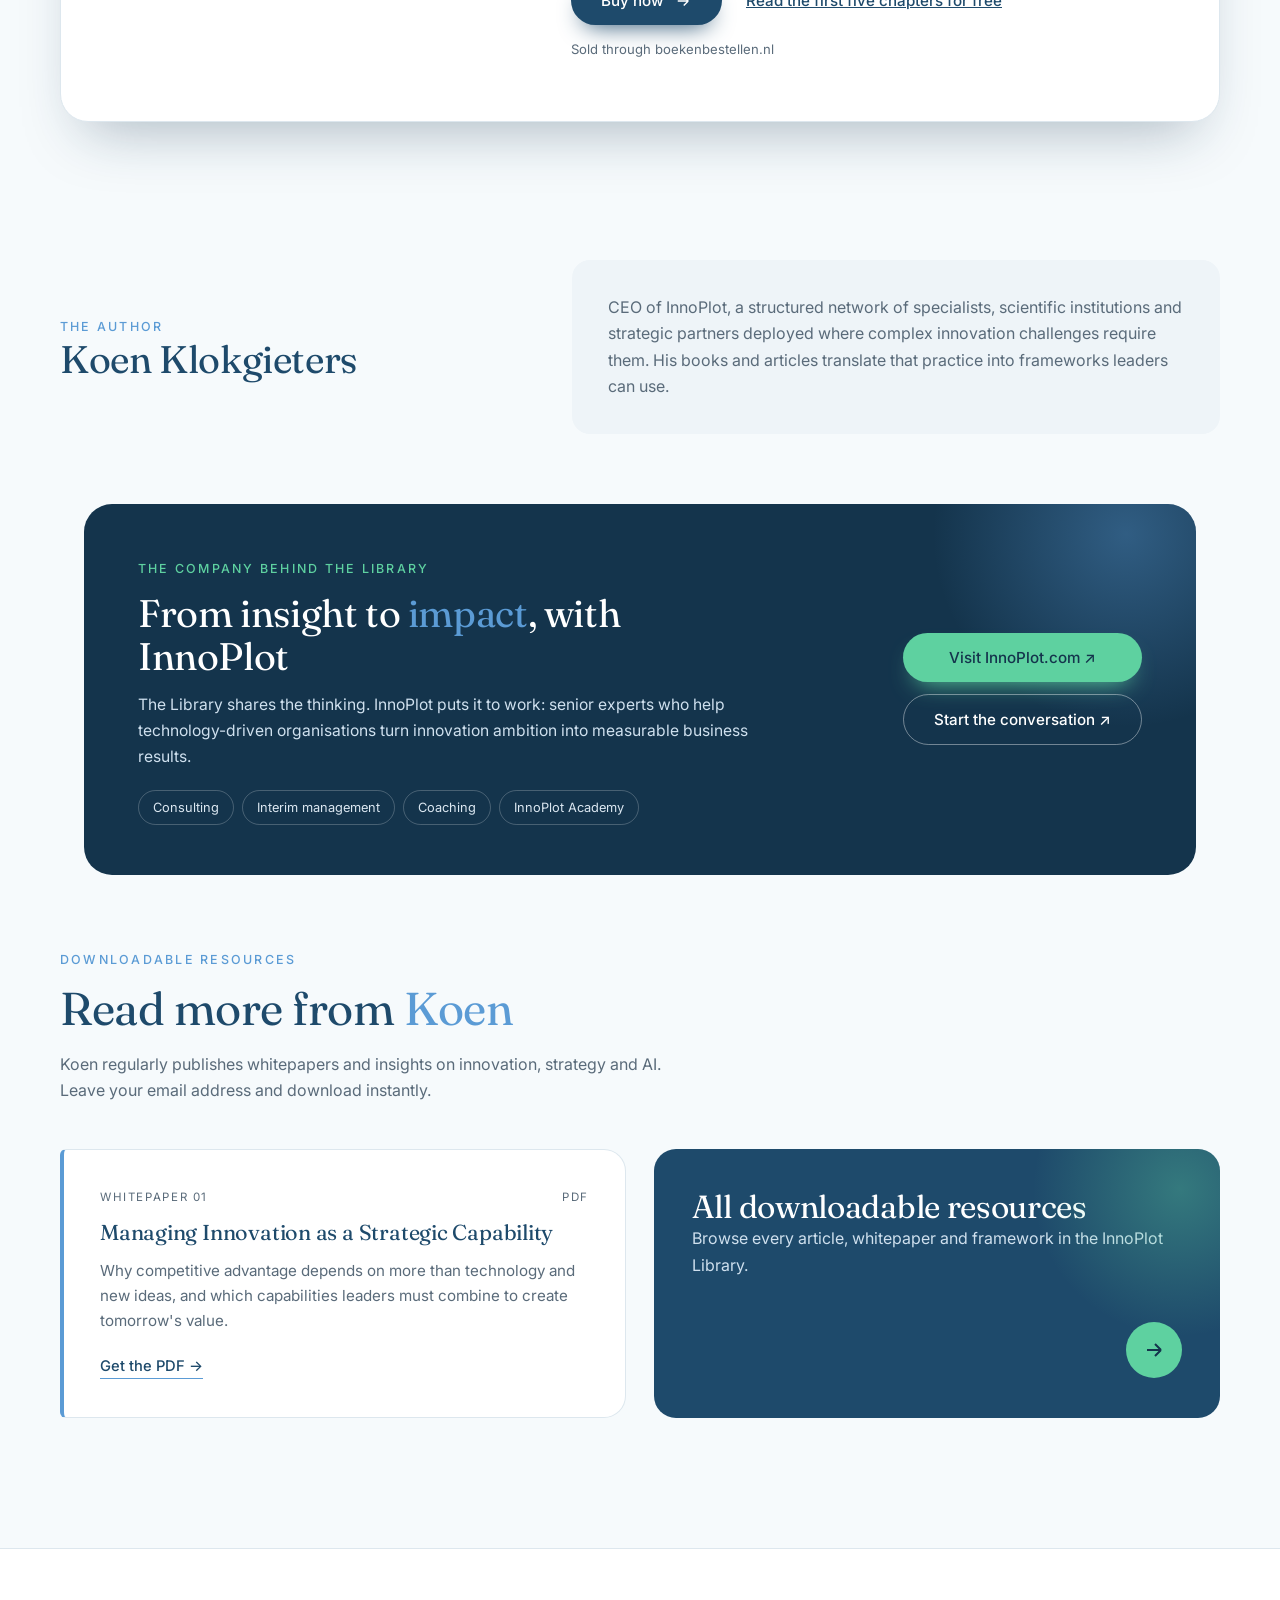
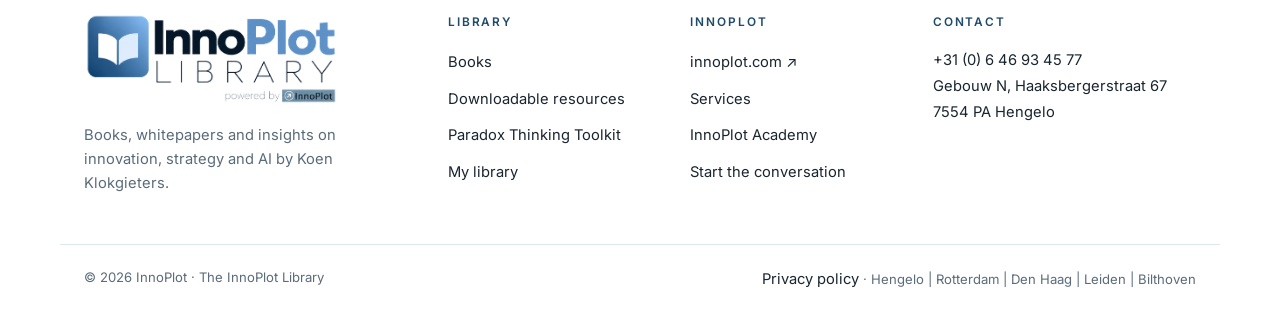
==== commit 350f9011: "Add Young Innovation Professional's Field Guide book and five articles New Young Professional theme " ====
--- a/index.html
+++ b/index.html
@@ -4,7 +4,7 @@
 <meta charset="utf-8">
 <meta name="viewport" content="width=device-width, initial-scale=1">
 <title>Books | InnoPlot Library</title>
-<meta name="description" content="The InnoPlot Library: books by Koen Klokgieters, CEO of InnoPlot, including Innovatieparadoxen and Leading Beyond the AI Paradox.">
+<meta name="description" content="The InnoPlot Library: books by Koen Klokgieters, CEO of InnoPlot, including Innovatieparadoxen, Leading Beyond the AI Paradox and The Young Innovation Professional’s Field Guide.">
 <link rel="preconnect" href="https://fonts.googleapis.com">
 <link rel="preconnect" href="https://fonts.gstatic.com" crossorigin>
 <link href="https://fonts.googleapis.com/css2?family=Inter:wght@300;400;500;600&family=Fraunces:opsz,wght@9..144,300;9..144,400;9..144,500&display=swap" rel="stylesheet">
@@ -13,8 +13,9 @@
 .hero .wrap{display:grid;grid-template-columns:1.1fr .9fr;gap:60px;align-items:center}
 .hero-covers{position:relative;height:430px}
 .hero-covers img{position:absolute;border-radius:6px;box-shadow:0 40px 70px -20px rgba(0,0,0,.55)}
-.hero-covers .c1{width:56%;left:2%;top:34px;transform:rotate(-6deg)}
-.hero-covers .c2{width:56%;right:0;top:0;transform:rotate(5deg)}
+.hero-covers .c1{width:46%;left:-2%;top:40px;transform:rotate(-8deg)}
+.hero-covers .c2{width:46%;right:-2%;top:40px;transform:rotate(8deg)}
+.hero-covers .c3{width:46%;left:27%;top:64px}
 .hero-cta{display:flex;gap:12px;flex-wrap:wrap;margin-top:34px}
 
 /* BOOKS */
@@ -36,6 +37,11 @@
 .facts span{font-size:.82rem;padding:7px 14px;border:1px solid var(--line);border-radius:99px;color:var(--navy);background:var(--bg)}
 .quote{border-left:3px solid var(--mint);padding:4px 0 4px 18px;margin:20px 0;font-family:'Fraunces',serif;font-size:1.25rem;color:var(--navy);line-height:1.4}
 
+.buy-row{display:flex;flex-wrap:wrap;align-items:center;gap:14px 24px}
+.try{color:var(--navy);font-weight:500;font-size:.95rem}
+.try:hover{color:var(--blue)}
+.book p.via{font-size:.82rem;margin:14px 0 0}
+
 /* AUTHOR */
 .author{padding:70px 0 30px}
 .author-card{display:grid;grid-template-columns:1fr 1.4fr;gap:50px;align-items:center}
@@ -57,7 +63,7 @@
 
 @media(max-width:980px){
   .hero .wrap,.author-card,.teaser-grid{grid-template-columns:1fr}
-  .hero-covers{height:380px;max-width:460px;margin:0 auto;width:100%}
+  .hero-covers{height:320px;max-width:460px;margin:0 auto;width:100%}
   .book,.book.reverse{grid-template-columns:1fr;padding:34px 26px;gap:40px}
   .book.reverse .cover{order:0}
   .cover{max-width:300px;margin:0 auto;width:100%}
@@ -81,7 +87,7 @@
     <div>
       <span class="eyebrow">The InnoPlot Library</span>
       <h1>Ideas that move <em>innovation</em> forward</h1>
-      <p>Koen Klokgieters, CEO of InnoPlot, has written and published two books on the paradoxes of innovation and the leadership choices of the AI era.</p>
+      <p>Koen Klokgieters, CEO of InnoPlot, has written and published three books on the paradoxes of innovation, the leadership choices of the AI era and the craft of young innovation professionals.</p>
       <div class="hero-cta">
         <a class="btn mint" href="#books">Explore the books</a>
         <a class="btn ghost" href="resources">Downloadable resources</a>
@@ -90,6 +96,7 @@
     <div class="hero-covers" aria-hidden="true">
       <img class="c1" src="assets/innovatieparadoxen.png" alt="">
       <img class="c2" src="assets/leading-beyond-the-ai-paradox.jpg" alt="">
+      <img class="c3" src="assets/young-innovation-professionals-field-guide.jpg" alt="">
     </div>
   </div>
 </header>
@@ -129,6 +136,29 @@
       <button class="btn" type="button" data-buy="Leading Beyond the AI Paradox" data-href="https://buy.stripe.com/fZu3cvdxB6s3gY2fY73wQ01">Buy now
         <svg viewBox="0 0 24 24" fill="none" stroke="currentColor" stroke-width="2"><path d="M5 12h14m0 0l-6-6m6 6l-6 6"/></svg>
       </button>
+    </div>
+  </article>
+
+  <article class="book">
+    <div class="cover">
+      <img src="assets/young-innovation-professionals-field-guide.jpg" alt="Cover of The Young Innovation Professional’s Field Guide by Koen Klokgieters">
+    </div>
+    <div>
+      <span class="lang en">English · New</span>
+      <h2>The Young Innovation Professional’s Field Guide</h2>
+      <p class="sub">Navigate, Choose and Create</p>
+      <p class="lead">Knowing the theory is one thing. Knowing how to act when things get difficult is another. What happens when a client cannot clearly define the problem? When evidence is incomplete or contradictory? When stakeholders disagree? Or when a promising solution proves difficult to implement?</p>
+      <p>The Young Innovation Professional’s Field Guide bridges the gap between knowing and doing. Through recognisable professional challenges, practical responses and reflective questions, it helps you develop the judgement, confidence and professional habits needed to navigate real innovation projects.</p>
+      <p>It guides you through five essential project phases, from defining the challenge to presenting a decision-ready recommendation, while strengthening your capabilities in research, experimentation, value creation, responsible AI and professional collaboration. For students on their first real-life assignment and young professionals developing their practice.</p>
+      <div class="quote">Feeling comfortable with the uncomfortable.</div>
+      <div class="facts"><span>5 project phases</span><span>118 pages</span><span>Paperback</span></div>
+      <div class="buy-row">
+        <a class="btn" href="https://www.boekenbestellen.nl/boek/the-young-innovation-professionals-field-guide/9789083766867" target="_blank" rel="noopener">Buy now
+          <svg viewBox="0 0 24 24" fill="none" stroke="currentColor" stroke-width="2"><path d="M5 12h14m0 0l-6-6m6 6l-6 6"/></svg>
+        </a>
+        <a class="try" href="resources?theme=young-professional">Read the first five chapters for free</a>
+      </div>
+      <p class="via">Sold through boekenbestellen.nl</p>
     </div>
   </article>
 </section>
--- a/library.css
+++ b/library.css
@@ -58,6 +58,7 @@
 .art{background:var(--card);border:1px solid var(--line);border-left:4px solid var(--blue);border-radius:6px 14px 14px 6px;padding:30px 28px;display:flex;flex-direction:column;transition:.3s}
 .art.c2{border-left-color:var(--mint)}
 .art.c3{border-left-color:var(--gold)}
+.art.c4{border-left-color:#1f7f86}
 .art:hover{transform:translateY(-6px);box-shadow:var(--shadow)}
 .tag{font-size:.72rem;letter-spacing:.14em;text-transform:uppercase;color:var(--muted);margin-bottom:14px;display:flex;justify-content:space-between}
 .art h3{font-size:1.35rem;color:var(--navy);margin-bottom:12px}
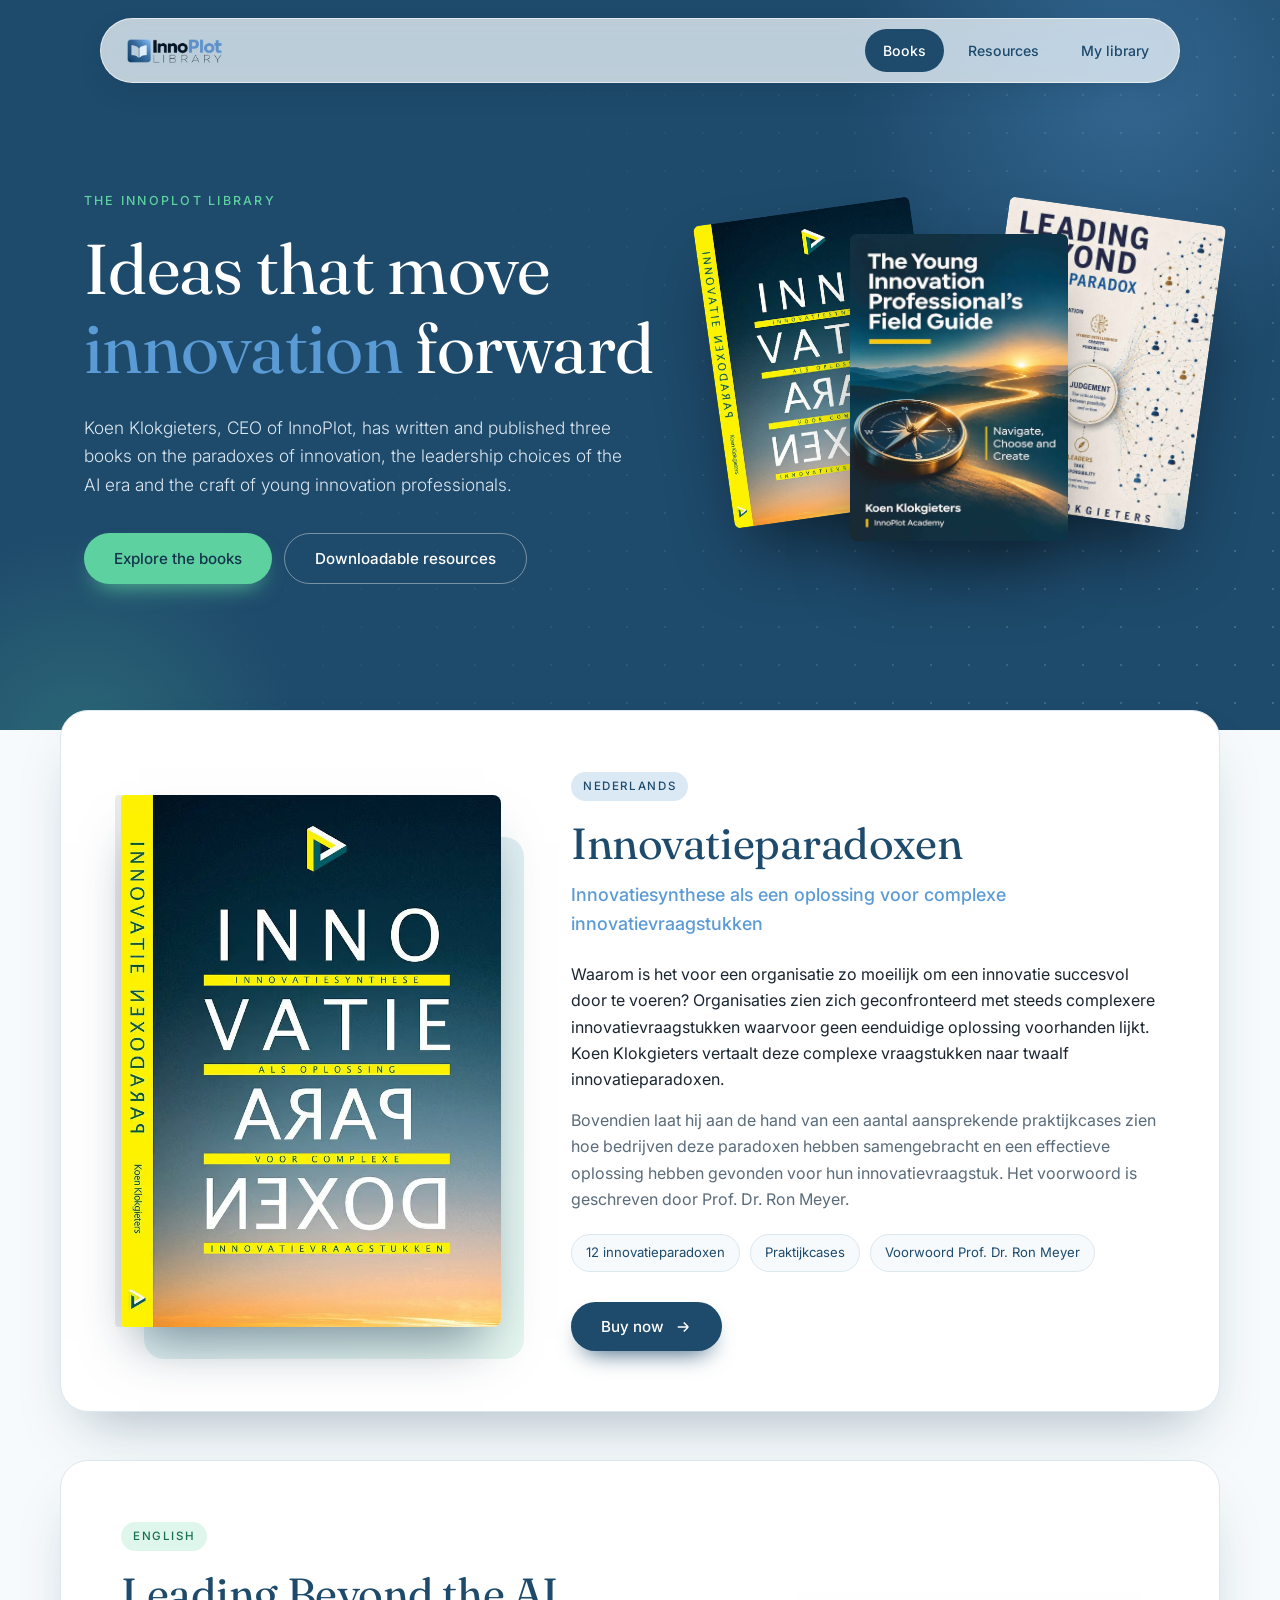
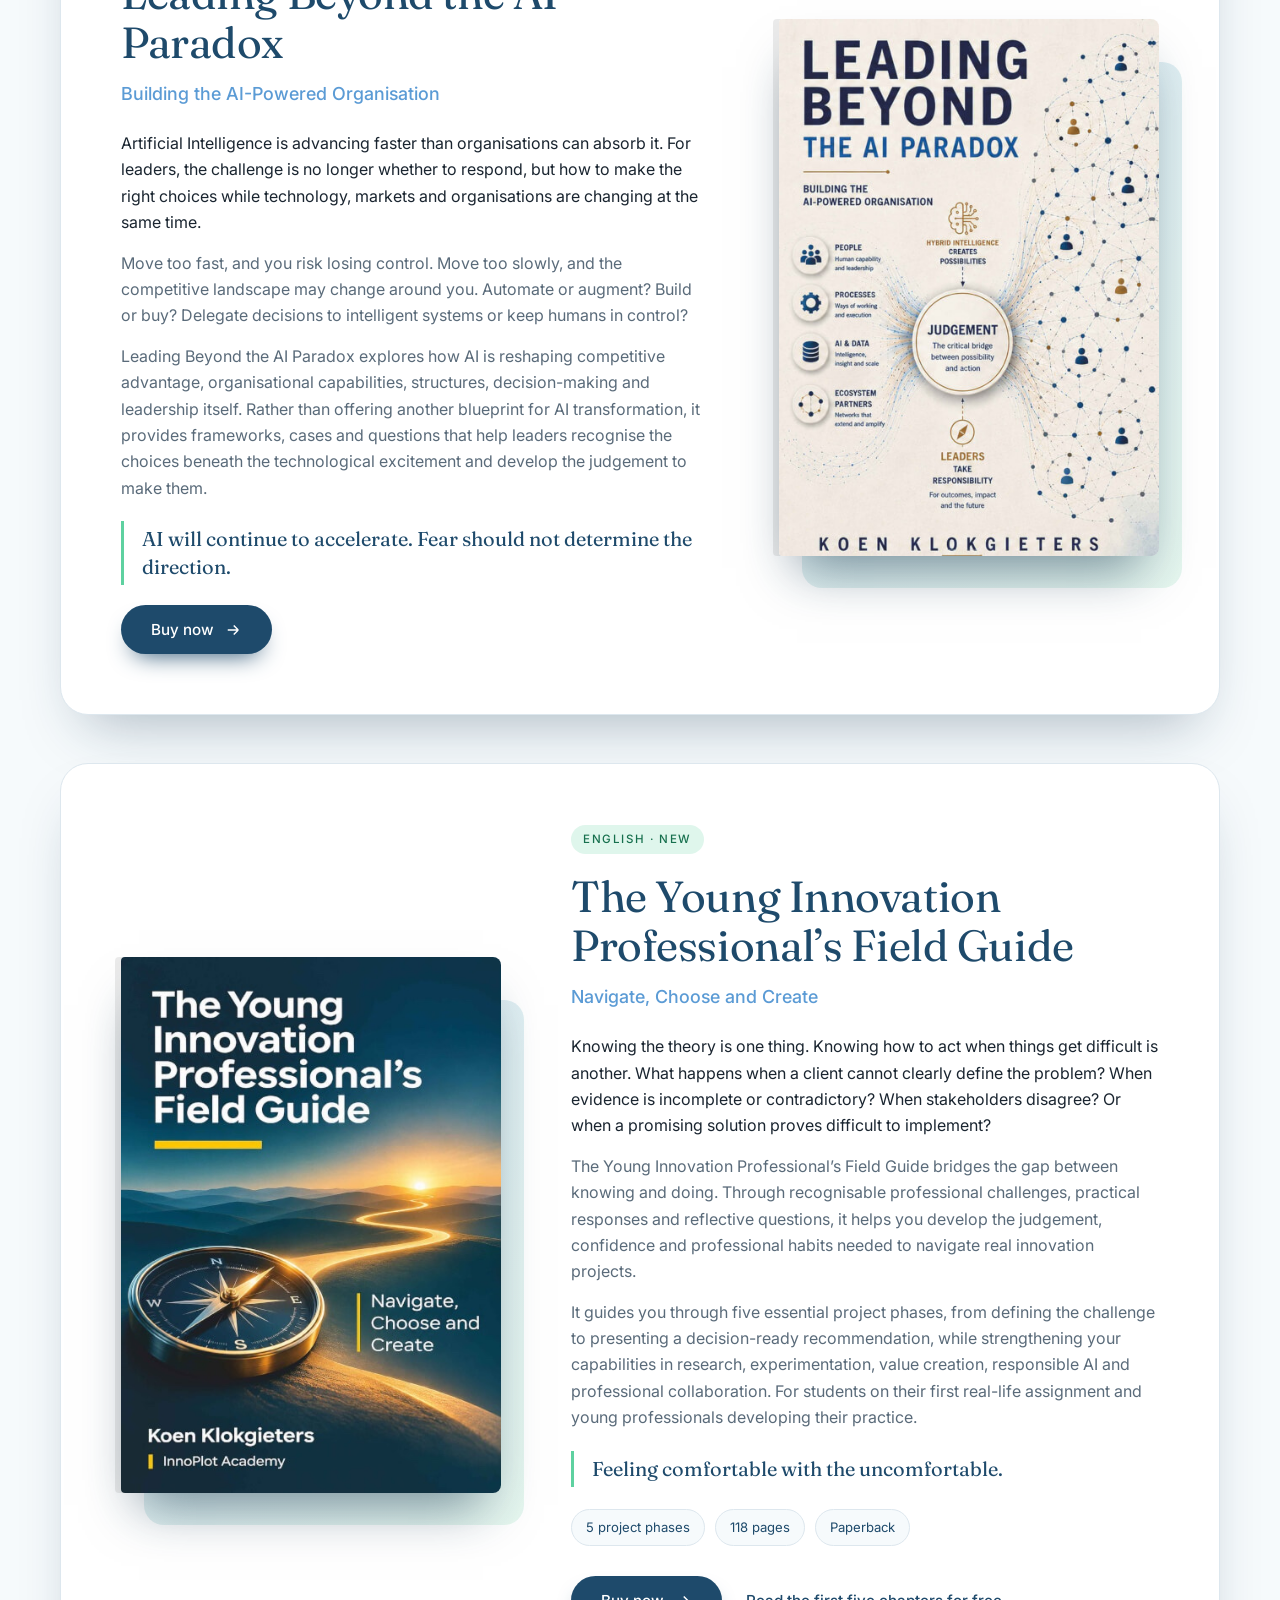
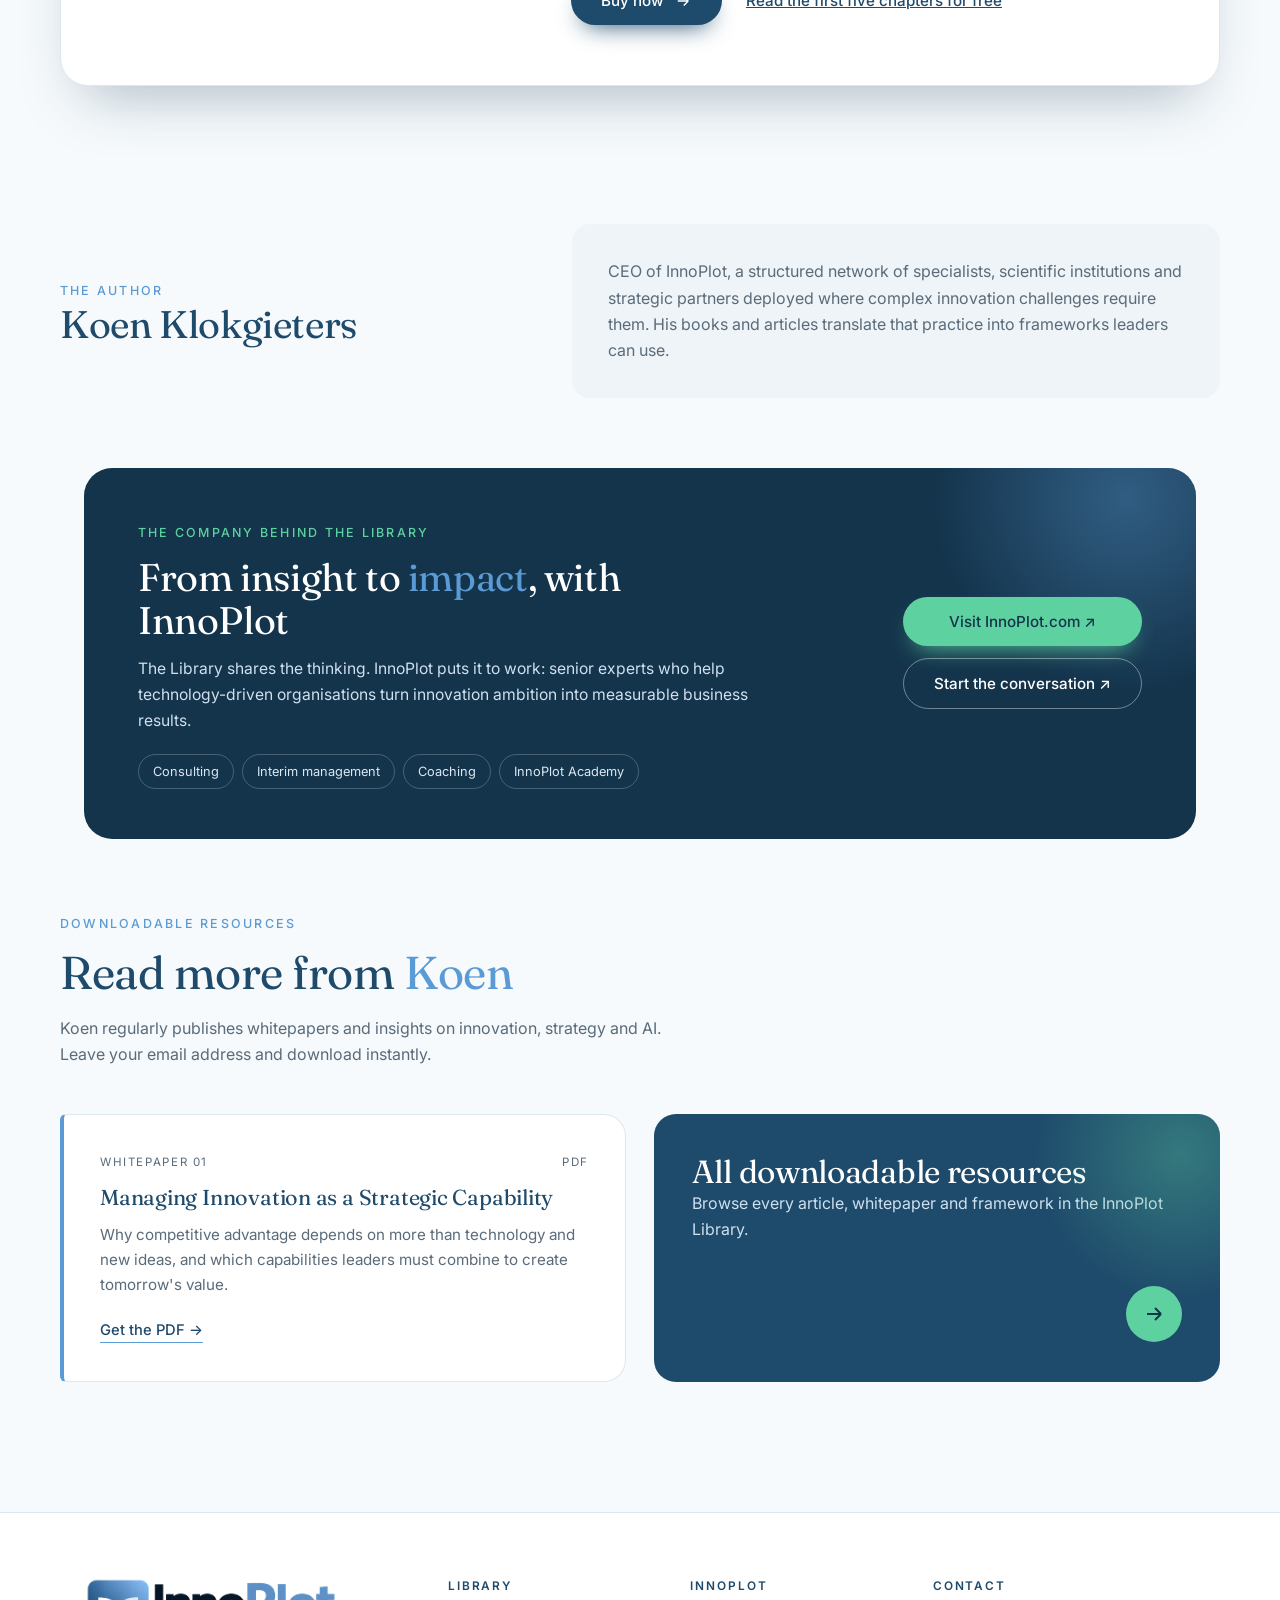
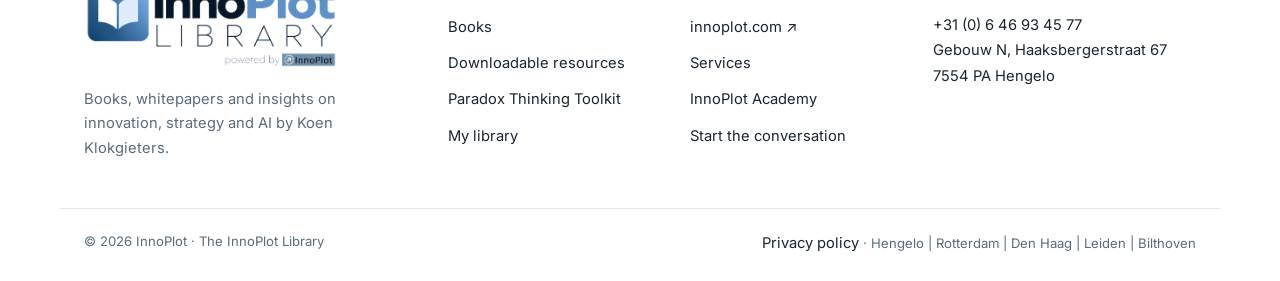
==== commit a5dbfee7: "Sell the Field Guide through Stripe Co-Authored-By: Claude Opus 5.5 <noreply@anthropic.com>" ====
--- a/index.html
+++ b/index.html
@@ -40,7 +40,6 @@
 .buy-row{display:flex;flex-wrap:wrap;align-items:center;gap:14px 24px}
 .try{color:var(--navy);font-weight:500;font-size:.95rem}
 .try:hover{color:var(--blue)}
-.book p.via{font-size:.82rem;margin:14px 0 0}
 
 /* AUTHOR */
 .author{padding:70px 0 30px}
@@ -153,12 +152,11 @@
       <div class="quote">Feeling comfortable with the uncomfortable.</div>
       <div class="facts"><span>5 project phases</span><span>118 pages</span><span>Paperback</span></div>
       <div class="buy-row">
-        <a class="btn" href="https://www.boekenbestellen.nl/boek/the-young-innovation-professionals-field-guide/9789083766867" target="_blank" rel="noopener">Buy now
+        <button class="btn" type="button" data-buy="The Young Innovation Professional’s Field Guide" data-href="https://buy.stripe.com/6oU7sLalpdUv7ns27h3wQ02">Buy now
           <svg viewBox="0 0 24 24" fill="none" stroke="currentColor" stroke-width="2"><path d="M5 12h14m0 0l-6-6m6 6l-6 6"/></svg>
-        </a>
+        </button>
         <a class="try" href="resources?theme=young-professional">Read the first five chapters for free</a>
       </div>
-      <p class="via">Sold through boekenbestellen.nl</p>
     </div>
   </article>
 </section>
